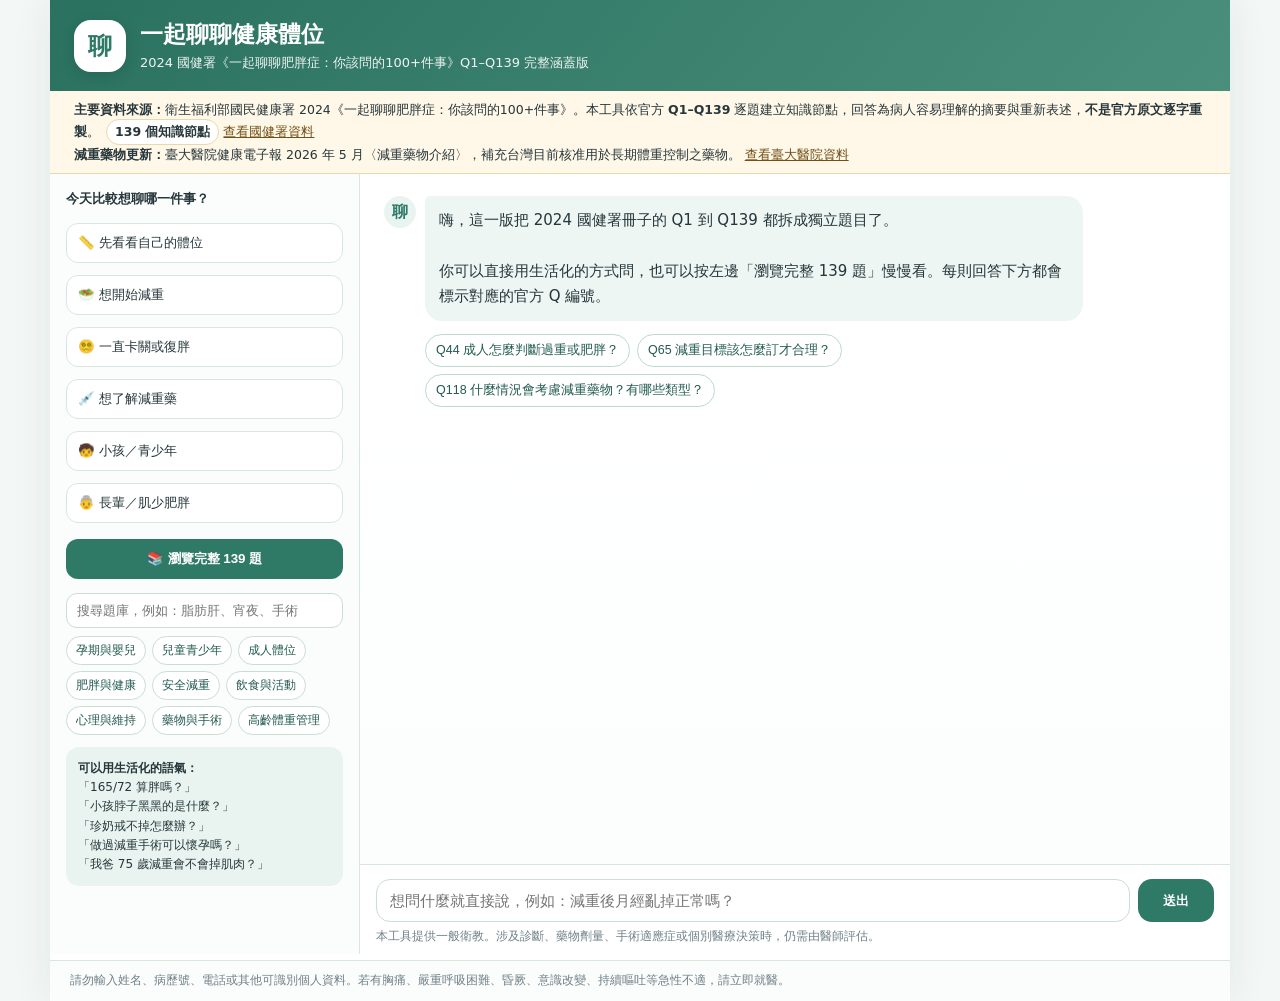
==== offline_single_file.html @ fb687bc4 "Add files via upload" ====
<!doctype html>
<html lang="zh-Hant">
<head>
<meta charset="utf-8">
<meta name="viewport" content="width=device-width,initial-scale=1">
<title>一起聊聊健康體位｜2024 國健署 139 問完整衛教 Chatbot</title>
<style>
:root{--ink:#26363a;--muted:#708087;--bg:#f3f7f6;--green:#2f7967;--deep:#225b4f;--pale:#e9f4f0;--line:#d8e6e1;--warm:#fff7e8;--warmline:#ead7ab;--blue:#eef5fb;--danger:#a24040;}
*{box-sizing:border-box}body{margin:0;background:var(--bg);font-family:"Noto Sans TC","Microsoft JhengHei",system-ui,-apple-system,sans-serif;color:var(--ink)}
.shell{max-width:1180px;margin:auto;min-height:100vh;background:#fff;box-shadow:0 0 38px rgba(30,80,65,.08)}
header{padding:19px 24px;background:linear-gradient(130deg,#2a7160,#4a8f7b);color:#fff;display:flex;align-items:center;gap:14px}
.logo{width:52px;height:52px;border-radius:17px;background:#fff;color:var(--green);display:grid;place-items:center;font-weight:900;font-size:24px;box-shadow:0 4px 14px rgba(0,0,0,.12)}
header h1{font-size:23px;margin:0 0 4px}header p{margin:0;font-size:13px;opacity:.92}
.sourcebar{padding:9px 24px;background:var(--warm);border-bottom:1px solid var(--warmline);font-size:12.5px;line-height:1.55}
.sourcebar a{color:#715117}.badge{display:inline-block;background:#fff;border:1px solid var(--warmline);border-radius:999px;padding:2px 8px;margin-left:6px;font-weight:800}
.layout{display:grid;grid-template-columns:310px 1fr;min-height:720px}
aside{background:#fbfdfc;border-right:1px solid var(--line);padding:16px;overflow:auto;max-height:780px}
.asideTitle{font-size:13px;font-weight:900;margin:0 0 9px}
.starter{width:100%;border:1px solid var(--line);background:#fff;border-radius:12px;padding:10px 11px;margin:6px 0;text-align:left;cursor:pointer;color:var(--ink);line-height:1.35}
.starter:hover{background:var(--pale)}
.browseBtn{width:100%;border:0;background:var(--green);color:#fff;border-radius:12px;padding:11px;margin:10px 0 14px;font-weight:900;cursor:pointer}
.searchbox{width:100%;border:1px solid #ccdcd6;border-radius:11px;padding:9px 10px;font-size:13px;margin-bottom:8px}
.catlist{display:flex;flex-wrap:wrap;gap:6px;margin-bottom:10px}.catbtn{border:1px solid #c9ddd6;background:#fff;color:var(--deep);border-radius:999px;padding:6px 9px;font-size:11.5px;cursor:pointer}
.catbtn.active{background:var(--pale);font-weight:900}
#questionList{display:none;margin-top:8px;border-top:1px solid var(--line);padding-top:8px}
.qitem{display:block;width:100%;border:0;background:transparent;text-align:left;padding:8px 7px;border-radius:9px;cursor:pointer;color:var(--ink);font-size:12.5px;line-height:1.4}
.qitem:hover{background:var(--pale)}.qid{font-weight:900;color:var(--green);margin-right:5px}
.asideNote{margin-top:12px;background:var(--pale);border-radius:13px;padding:12px;font-size:12px;line-height:1.6}
.chatcol{display:flex;flex-direction:column;min-width:0}#chat{height:690px;overflow:auto;padding:22px 24px 10px;background:linear-gradient(#fff,#fcfefd)}
.msg{display:flex;gap:9px;margin-bottom:13px;align-items:flex-start}.msg.me{justify-content:flex-end}.face{width:32px;height:32px;flex:0 0 32px;border-radius:50%;background:var(--pale);display:grid;place-items:center;color:var(--green);font-weight:900}
.bubble{max-width:80%;padding:12px 14px;border-radius:17px;font-size:15px;line-height:1.68;white-space:pre-wrap}.bot .bubble{background:#edf6f3;border-top-left-radius:5px}.me .bubble{background:var(--green);color:#fff;border-top-right-radius:5px}
.factCard{margin:0 0 10px 41px;max-width:80%;border:1px solid #cfe1db;background:#fff;border-radius:14px;padding:12px 14px}.factTitle{font-size:11.5px;color:var(--green);font-weight:900;margin-bottom:5px}.factBody{font-size:14px;line-height:1.63}
.sourceQ{font-size:10.5px;color:#89969b;margin-top:8px;display:flex;gap:6px;align-items:center;flex-wrap:wrap}.sourceQ a{color:#667e86}
.actionCard{margin:0 0 12px 41px;max-width:80%;background:#f8faf9;border-left:4px solid #9bc6b9;border-radius:9px;padding:10px 12px}.actionTitle{font-size:11px;color:var(--muted);margin-bottom:3px}.actionBody{font-size:13.5px;line-height:1.58}
.pills{display:flex;flex-wrap:wrap;gap:7px;margin:0 0 16px 41px;max-width:84%}.pill{border:1px solid #bdd8cf;background:#fff;color:var(--deep);border-radius:999px;padding:7px 10px;font-size:12.5px;cursor:pointer}.pill:hover{background:var(--pale)}

.drugPanel{margin:0 0 14px 41px;max-width:84%;border:1px solid #cfe1db;border-radius:16px;background:#fff;padding:14px}
.drugPanelTitle{font-size:14px;font-weight:900;color:var(--deep);margin-bottom:4px}
.drugPanelSub{font-size:11.5px;color:var(--muted);line-height:1.55;margin-bottom:10px}
.drugGrid{display:grid;grid-template-columns:1fr 1fr;gap:8px}
.drugCard{border:1px solid var(--line);background:#fbfdfc;border-radius:12px;padding:10px;cursor:pointer;text-align:left;color:var(--ink)}
.drugCard:hover{background:var(--pale);border-color:#b8d7cc}
.drugName{font-weight:900;font-size:13.5px;margin-bottom:3px}
.drugMeta{font-size:11.5px;color:var(--muted);line-height:1.45}
.drugDetail{margin:0 0 14px 41px;max-width:84%;border:1px solid #cfe1db;border-radius:16px;background:#fff;padding:14px}
.drugDetail h3{font-size:16px;margin:0 0 8px;color:var(--deep)}
.drugDetail p{font-size:13.5px;line-height:1.65;margin:6px 0}
.drugLabel{font-weight:900;color:var(--deep)}
.drugWarn{margin-top:10px;padding:9px 10px;border-radius:10px;background:#fff7e8;border:1px solid #ead7ab;font-size:12.5px;line-height:1.55}

.composer{border-top:1px solid var(--line);padding:14px 16px 16px;background:#fff}.row{display:flex;gap:8px}#q{flex:1;border:1px solid #ccdcd6;border-radius:14px;padding:12px 13px;font-size:15px;outline:none}#q:focus{border-color:#7daa9d;box-shadow:0 0 0 3px rgba(47,121,103,.08)}#send{width:76px;border:0;border-radius:14px;background:var(--green);color:#fff;font-weight:900;cursor:pointer}.hint{font-size:11.5px;color:var(--muted);margin-top:7px}
footer{padding:11px 20px;border-top:1px solid var(--line);font-size:11.5px;color:var(--muted);line-height:1.55;background:#fbfcfc}
@media(max-width:820px){.layout{display:block}aside{max-height:none;border-right:0;border-bottom:1px solid var(--line)}#chat{height:590px;padding:18px 14px 8px}.bubble{max-width:90%}.factCard,.actionCard,.pills,.drugPanel,.drugDetail{margin-left:0;max-width:100%}.drugGrid{grid-template-columns:1fr}}
</style>
</head>
<body>
<div class="shell">
<header><div class="logo">聊</div><div><h1>一起聊聊健康體位</h1><p>2024 國健署《一起聊聊肥胖症：你該問的100+件事》Q1–Q139 完整涵蓋版</p></div></header>
<div class="sourcebar"><b>主要資料來源：</b>衛生福利部國民健康署 2024《一起聊聊肥胖症：你該問的100+件事》。本工具依官方 <b>Q1–Q139</b> 逐題建立知識節點，回答為病人容易理解的摘要與重新表述，<b>不是官方原文逐字重製</b>。<span class="badge">139 個知識節點</span> <a href="https://health99.hpa.gov.tw/health99/HealthEducation/Detail/8681?nodeId=12" target="_blank" rel="noopener">查看國健署資料</a><br><b>減重藥物更新：</b>臺大醫院健康電子報 2026 年 5 月〈減重藥物介紹〉，補充台灣目前核准用於長期體重控制之藥物。 <a href="https://epaper.ntuh.gov.tw/health/202605/project_3.html" target="_blank" rel="noopener">查看臺大醫院資料</a></div>
<div class="layout">
<aside>
<div class="asideTitle">今天比較想聊哪一件事？</div>
<button class="starter" data-text="我最近變胖了，想先看自己算不算肥胖">📏 先看看自己的體位</button>
<button class="starter" data-text="我想減重，但不知道要從飲食還是運動開始">🥗 想開始減重</button>
<button class="starter" data-text="我已經很努力，可是體重一直卡住">😵‍💫 一直卡關或復胖</button>
<button class="starter" data-text="我想知道減重藥物或瘦瘦針適不適合">💉 想了解減重藥</button>
<button class="starter" data-text="我想問小孩或青少年的體重問題">🧒 小孩／青少年</button>
<button class="starter" data-text="我想問長輩的體重和肌少肥胖">👵 長輩／肌少肥胖</button>
<button id="browseBtn" class="browseBtn">📚 瀏覽完整 139 題</button>
<input id="sideSearch" class="searchbox" placeholder="搜尋題庫，例如：脂肪肝、宵夜、手術">
<div id="catlist" class="catlist"></div>
<div id="questionList"></div>
<div class="asideNote"><b>可以用生活化的語氣：</b><br>「165/72 算胖嗎？」<br>「小孩脖子黑黑的是什麼？」<br>「珍奶戒不掉怎麼辦？」<br>「做過減重手術可以懷孕嗎？」<br>「我爸 75 歲減重會不會掉肌肉？」</div>
</aside>
<section class="chatcol"><div id="chat"></div><div class="composer"><div class="row"><input id="q" autocomplete="off" placeholder="想問什麼就直接說，例如：減重後月經亂掉正常嗎？"><button id="send">送出</button></div><div class="hint">本工具提供一般衛教。涉及診斷、藥物劑量、手術適應症或個別醫療決策時，仍需由醫師評估。</div></div></section>
</div>
<footer>請勿輸入姓名、病歷號、電話或其他可識別個人資料。若有胸痛、嚴重呼吸困難、昏厥、意識改變、持續嘔吐等急性不適，請立即就醫。</footer>
</div>
<script>
const KB=[{"id":"Q1","cat":"孕期與嬰兒","title":"多囊性卵巢和肥胖有關嗎？","keys":["多囊","pcos","月經不規則","排卵","肥胖"],"soft":"這題很多準媽媽都會問，先不用被體重數字嚇到。","core":"多囊性卵巢症候群常和胰島素阻抗、體重過重一起出現，但每個人的原因與表現不同。","action":"若有月經不規則、痘痘、多毛、不易懷孕或體重增加，建議由婦產科或相關專科一起評估；體重管理可作為整體治療的一部分。"},{"id":"Q2","cat":"孕期與嬰兒","title":"媽媽懷孕時肥胖，孩子以後也比較容易胖嗎？","keys":["孕婦肥胖","小孩肥胖","遺傳","下一代","懷孕體重"],"soft":"這不是單靠『吃多吃少』就能解釋，我們分開看。","core":"孩子未來的體位同時受到遺傳、孕期環境、出生後飲食與家庭生活型態影響。孕前及孕期維持合適體位，是降低母嬰風險的一環。","action":"不用把責任全放在媽媽身上；更實際的是從孕期體重、飲食、活動和全家的生活習慣一起調整。"},{"id":"Q3","cat":"孕期與嬰兒","title":"懷孕到底應該胖多少才合適？","keys":["孕期增重","懷孕胖多少","孕婦體重","孕前bmi"],"soft":"孕期的體重管理和一般減重不太一樣。","core":"孕期增重目標要依懷孕前 BMI、單胎或多胎及個人健康狀況而定，不是每個人都一樣。","action":"產檢時可直接詢問自己的孕前 BMI 對應哪個增重範圍，並用整個孕期的趨勢追蹤，不必只看單次體重。"},{"id":"Q4","cat":"孕期與嬰兒","title":"懷孕是不是要『吃兩人份』？","keys":["吃兩人份","孕婦飲食","孕期營養","懷孕怎麼吃"],"soft":"這題很多準媽媽都會問，先不用被體重數字嚇到。","core":"孕期確實需要更多營養，但不代表熱量要直接加倍。重點是蛋白質、全穀雜糧、蔬果、鈣、鐵、葉酸等營養品質。","action":"與其增加大量份量，不如把每一餐的食物品質先顧好；若有孕吐、貧血或體重增加異常，可請營養師協助。"},{"id":"Q5","cat":"孕期與嬰兒","title":"妊娠糖尿病和體重有關嗎？","keys":["妊娠糖尿病","孕婦血糖","gdm","懷孕糖尿病"],"soft":"這不是單靠『吃多吃少』就能解釋，我們分開看。","core":"孕前過重或肥胖是妊娠糖尿病的重要風險因子之一；妊娠糖尿病也會增加母親與胎兒相關風險。","action":"按時做孕期血糖篩檢，若確診，依產科與營養團隊建議調整飲食、活動及需要的治療。"},{"id":"Q6","cat":"孕期與嬰兒","title":"喝配方奶的寶寶，以後比較容易肥胖嗎？","keys":["配方奶","嬰兒肥胖","母乳","奶量","寶寶體重"],"soft":"孕期的體重管理和一般減重不太一樣。","core":"嬰幼兒未來體位受很多因素影響，不能只用『有沒有喝配方奶』判斷。餵奶方式、總量、是否依飢餓與飽足訊號餵食，都很重要。","action":"若使用配方奶，依產品與醫療專業建議沖泡，不自行加濃，也避免要求寶寶一定把奶喝完。"},{"id":"Q7","cat":"兒童青少年","title":"孩子多久需要評估一次體位？","keys":["兒童bmi","生長曲線","多久量一次","健康體位","小孩體重"],"soft":"孩子還在長大，這題不能直接套成人標準。","core":"兒童與青少年要用年齡、性別對應的生長與 BMI 標準追蹤，重點是長期曲線，不是只看某一次數字。","action":"可在兒童健康檢查、學校健康檢查或例行就醫時持續追蹤；若曲線快速跨越多個百分位，建議進一步評估。"},{"id":"Q8","cat":"兒童青少年","title":"孩子肥胖，就一定要抽血檢查嗎？","keys":["小孩抽血","兒童肥胖檢查","血糖","血脂","肝功能"],"soft":"這個問題很常見，先別急著用『胖不胖』評價孩子。","core":"不一定每個孩子都要做一樣的檢查。是否驗血會看肥胖程度、年齡、家族史、血壓、皮膚表現及其他風險。","action":"由兒科或熟悉兒童體重管理的醫師評估是否需要血糖、血脂、肝功能等檢查。"},{"id":"Q9","cat":"兒童青少年","title":"小時候過重，未來有哪些健康風險？","keys":["兒童過重風險","小孩肥胖疾病","未來風險"],"soft":"兒少體重管理的重點，通常不是叫孩子硬撐著少吃。","core":"兒童肥胖和第二型糖尿病、高血壓、血脂異常、脂肪肝、睡眠問題、骨關節負擔及心理困擾等都有關。","action":"不要只把目標放在『變瘦』；改善飲食、活動、睡眠和家庭環境，本身就是重要治療。"},{"id":"Q10","cat":"兒童青少年","title":"環境真的會讓孩子更容易胖嗎？","keys":["環境","家庭飲食","零食","久坐","兒童肥胖原因"],"soft":"孩子還在長大，這題不能直接套成人標準。","core":"會。家裡買什麼食物、飲料取得是否方便、吃飯時間、螢幕使用、睡眠與活動空間，都會影響孩子體位。","action":"比起只要求孩子有自制力，更有效的是全家一起改變『家裡預設的選擇』。"},{"id":"Q11","cat":"兒童青少年","title":"預防兒童肥胖，有沒有特別重要的時期？","keys":["預防兒童肥胖","幼兒","青春期","關鍵期"],"soft":"這個問題很常見，先別急著用『胖不胖』評價孩子。","core":"健康體位最好從孕期、嬰幼兒期一路建立到青春期；成長過程中體位會自然變化，因此持續追蹤比等到明顯肥胖再處理更重要。","action":"從小建立規律飲食、足夠睡眠、日常活動與少含糖飲料的習慣，通常比短期減重計畫更有價值。"},{"id":"Q12","cat":"兒童青少年","title":"小孩胖嘟嘟，長高後自然就會瘦嗎？","keys":["嬰兒肥","胖小孩","長高會瘦","抽高"],"soft":"兒少體重管理的重點，通常不是叫孩子硬撐著少吃。","core":"有些孩子隨成長體位會改變，但不能假設『以後抽高就好』。體位若長期偏高，成年後持續肥胖的機率也會增加。","action":"用生長曲線追蹤，不要只靠外觀看起來胖不胖；若持續超標，可及早做家庭型生活調整。"},{"id":"Q13","cat":"兒童青少年","title":"兒童肥胖會一路延續到成人嗎？","keys":["兒童肥胖成人","長大還會胖","持續肥胖"],"soft":"孩子還在長大，這題不能直接套成人標準。","core":"兒童及青少年肥胖確實比較容易延續到成年，尤其肥胖程度越高、年齡越大時風險越明顯。","action":"越早把飲食、活動、睡眠與家庭支持做好，越有機會降低長期風險。"},{"id":"Q14","cat":"兒童青少年","title":"孩子變胖，會不會其實是內分泌疾病？","keys":["內分泌","甲狀腺","兒童變胖","荷爾蒙"],"soft":"這個問題很常見，先別急著用『胖不胖』評價孩子。","core":"大多數兒童肥胖不是由內分泌疾病造成；如果同時出現生長速度變慢、身高明顯落後或其他特殊症狀，才更需要進一步檢查。","action":"若孩子體重增加但身高成長停滯，或合併怕冷、明顯倦怠等情況，建議就醫評估。"},{"id":"Q15","cat":"兒童青少年","title":"孩子脖子黑黑的，是沒洗乾淨嗎？","keys":["脖子黑","黑色棘皮症","胰島素阻抗","頸部黑"],"soft":"兒少體重管理的重點，通常不是叫孩子硬撐著少吃。","core":"肥胖孩子頸部、腋下若出現較厚、較深色的皮膚，可能是黑色棘皮症，常和胰島素阻抗相關，不一定是清潔問題。","action":"不要用力刷洗或責備孩子，建議帶給醫師評估體位與代謝風險。"},{"id":"Q16","cat":"兒童青少年","title":"小孩也會有高血脂或代謝症候群嗎？","keys":["兒童高血脂","代謝症候群","血脂","血壓"],"soft":"孩子還在長大，這題不能直接套成人標準。","core":"會。兒童肥胖可能伴隨血脂、血壓、血糖等代謝異常，只是判讀標準和成人不同。","action":"若有肥胖、家族早發心血管疾病或其他風險，依醫師建議做適當檢查。"},{"id":"Q17","cat":"兒童青少年","title":"孩子肥胖也會有脂肪肝嗎？","keys":["兒童脂肪肝","肝功能","肥胖小孩"],"soft":"這個問題很常見，先別急著用『胖不胖』評價孩子。","core":"會。兒童肥胖和脂肪肝風險增加有關，而且早期常沒有明顯症狀。","action":"持續肥胖或合併代謝風險時，可由醫師評估是否需要肝功能或其他檢查。"},{"id":"Q18","cat":"兒童青少年","title":"孩子胖、又很會打呼，要注意什麼？","keys":["打呼","睡眠呼吸中止","兒童肥胖","睡覺喘"],"soft":"兒少體重管理的重點，通常不是叫孩子硬撐著少吃。","core":"肥胖會增加睡眠呼吸中止風險。若孩子打呼很大聲、睡眠中呼吸停頓、白天嗜睡或注意力變差，都值得評估。","action":"可錄下睡眠時異常呼吸的情況，帶給兒科或睡眠專業醫師參考。"},{"id":"Q19","cat":"兒童青少年","title":"孩子因為身材被笑，真的會影響心理嗎？","keys":["被笑胖","霸凌","體重污名","自尊","憂鬱"],"soft":"孩子還在長大，這題不能直接套成人標準。","core":"會。體重嘲笑與污名可能影響自尊、情緒、飲食行為，甚至讓孩子更排斥運動或就醫。","action":"處理健康問題時不要用羞辱或責備方式；若有持續低落、拒學、暴食或自傷念頭，應尋求專業協助。"},{"id":"Q20","cat":"兒童青少年","title":"戒掉含糖飲料，對孩子體重真的有差嗎？","keys":["含糖飲料","兒童減重","手搖","汽水","果汁"],"soft":"這個問題很常見，先別急著用『胖不胖』評價孩子。","core":"含糖飲料很容易增加額外糖與熱量，又不像固體食物那麼有飽足感，因此是兒童體重管理很值得先調整的一項。","action":"先把日常飲品改成白開水、無糖奶類或無糖飲品，比要求孩子少吃所有東西更容易開始。"},{"id":"Q21","cat":"兒童青少年","title":"孩子睡不夠，真的比較容易胖嗎？","keys":["兒童睡眠","睡不夠","熬夜","青少年肥胖"],"soft":"兒少體重管理的重點，通常不是叫孩子硬撐著少吃。","core":"睡眠不足會影響食慾、作息、飲食選擇與活動量，和兒童青少年肥胖風險增加有關。","action":"固定睡眠與起床時間、睡前減少螢幕刺激，都是體重管理的一部分。"},{"id":"Q22","cat":"兒童青少年","title":"手機、平板看太久會影響體重嗎？","keys":["手機","平板","螢幕時間","久坐","兒童肥胖"],"soft":"孩子還在長大，這題不能直接套成人標準。","core":"長時間螢幕使用通常代表更多久坐，也可能伴隨零食、晚睡與較少活動，這些都會影響體位。","action":"與其只喊『少看手機』，可以先訂出吃飯、睡前與固定活動時段的無螢幕規則。"},{"id":"Q23","cat":"兒童青少年","title":"孩子不運動，就一定減不了重嗎？","keys":["兒童不運動","減重","小孩運動"],"soft":"這個問題很常見，先別急著用『胖不胖』評價孩子。","core":"體重變化同時受飲食與活動影響；不運動並不代表完全不可能改善體位，但規律活動對心肺、骨骼、情緒與長期維持都很重要。","action":"先增加孩子願意做的活動，不必一開始就要求正式運動課表。"},{"id":"Q24","cat":"兒童青少年","title":"規律運動對孩子除了減重還有什麼好處？","keys":["兒童運動好處","體能","骨骼","情緒"],"soft":"兒少體重管理的重點，通常不是叫孩子硬撐著少吃。","core":"身體活動不只是消耗熱量，也有助心肺適能、骨骼肌肉發展、睡眠、情緒與專注力。","action":"把目標放在『每天多動、找到喜歡的活動』，比只看體重下降更適合孩子。"},{"id":"Q25","cat":"兒童青少年","title":"孩子開始運動前要注意什麼？","keys":["兒童運動安全","運動前","氣喘","心臟"],"soft":"孩子還在長大，這題不能直接套成人標準。","core":"大多數孩子可以從適合年齡與體能的活動開始，但若有心肺疾病、運動時胸痛昏厥、嚴重肥胖或關節問題，應先評估安全性。","action":"循序增加強度，準備合適鞋具、補充水分，並避開極端高溫環境。"},{"id":"Q26","cat":"兒童青少年","title":"孩子運動時要怎麼補水？","keys":["運動喝水","兒童補水","運動飲料"],"soft":"這個問題很常見，先別急著用『胖不胖』評價孩子。","core":"運動前、中、後都要注意水分，不必等非常口渴才喝；時間、強度、氣溫與流汗量都會影響需求。","action":"多數日常活動以白開水為主；長時間高強度活動是否需要含電解質飲品，可依實際情況評估。"},{"id":"Q27","cat":"兒童青少年","title":"只有學校體育課，活動量夠嗎？","keys":["體育課","兒童活動量","學校運動"],"soft":"兒少體重管理的重點，通常不是叫孩子硬撐著少吃。","core":"體育課很重要，但一週只有幾堂課通常不足以涵蓋整體活動需求。孩子還需要在日常生活中減少久坐、增加走路、遊戲與其他活動。","action":"放學後安排可持續的活動，比週末一次補很多更容易形成習慣。"},{"id":"Q28","cat":"兒童青少年","title":"孩子的飲食習慣，什麼時候開始養最好？","keys":["飲食習慣","挑食","幼兒飲食","兒童飲食"],"soft":"孩子還在長大，這題不能直接套成人標準。","core":"越早建立規律、均衡、多樣化的飲食習慣越好；家庭供應與家長示範往往比說教更有影響力。","action":"固定用餐環境與時間，讓健康食物在家中容易取得，是很實際的起點。"},{"id":"Q29","cat":"兒童青少年","title":"學齡孩子平常飲食怎麼抓原則？","keys":["學童飲食","學校飲食","兒童營養"],"soft":"這個問題很常見，先別急著用『胖不胖』評價孩子。","core":"學齡兒童仍在成長，不適合用成人節食法。重點是全穀雜糧、蔬果、豆魚蛋肉、乳品與足夠水分，並減少高糖高油加工食品。","action":"先看『種類與品質』，不要只盯熱量。"},{"id":"Q30","cat":"兒童青少年","title":"7～12 歲孩子想控制體重，怎麼吃比較好？","keys":["7歲","12歲","兒童減重飲食","學童體重"],"soft":"兒少體重管理的重點，通常不是叫孩子硬撐著少吃。","core":"這個年齡重點是支持正常生長，同時改善飲食品質與份量，不建議自行採用極低熱量飲食。","action":"由家庭一起調整主食、蔬菜、蛋白質、點心與含糖飲料，比只限制孩子更安全。"},{"id":"Q31","cat":"兒童青少年","title":"學校午餐怎麼吃比較健康？","keys":["學校午餐","營養午餐","兒童便當"],"soft":"孩子還在長大，這題不能直接套成人標準。","core":"學校午餐可以用均衡餐盤概念來看：有主食、蔬菜、蛋白質，並注意炸物、甜飲與高糖點心不要過多。","action":"鼓勵吃足蔬菜與蛋白質，不必把某一類食物完全禁掉。"},{"id":"Q32","cat":"兒童青少年","title":"孩子控制體重，一天到底該吃多少？","keys":["兒童熱量","一天吃多少","孩子減重份量"],"soft":"這個問題很常見，先別急著用『胖不胖』評價孩子。","core":"兒童所需熱量會隨年齡、性別、身高、成長速度與活動量而變化，不能直接套成人熱量表。","action":"若需要精確熱量與份量，建議由兒科或營養師依生長曲線個別估算。"},{"id":"Q33","cat":"兒童青少年","title":"孩子不吃早餐，會比較容易瘦嗎？","keys":["兒童早餐","不吃早餐","跳過早餐"],"soft":"兒少體重管理的重點，通常不是叫孩子硬撐著少吃。","core":"不建議把不吃早餐當成兒童減重方法。可能造成飢餓、注意力下降，之後更容易吃過量。","action":"早餐先求規律與品質，例如全穀主食、蛋白質與無糖飲品，不必追求複雜。"},{"id":"Q34","cat":"兒童青少年","title":"少吃一餐，孩子會瘦比較快嗎？","keys":["少吃一餐","跳餐","兒童節食"],"soft":"孩子還在長大，這題不能直接套成人標準。","core":"兒童正在生長，刻意跳餐不是理想的體重管理策略，反而可能打亂飢餓與飽足感。","action":"規律三餐、調整份量與食物選擇，通常比少吃一餐更安全。"},{"id":"Q35","cat":"兒童青少年","title":"孩子十分鐘就吃完一餐，會影響體重嗎？","keys":["吃太快","十分鐘吃完","進食速度","兒童"],"soft":"這個問題很常見，先別急著用『胖不胖』評價孩子。","core":"吃得很快時，大腦可能還來不及接收到飽足訊號，就已經吃進較多份量。","action":"讓用餐時間稍微放慢、專心吃飯、少邊看螢幕邊吃，有助察覺飽足。"},{"id":"Q36","cat":"兒童青少年","title":"孩子不愛吃水果，可以喝果汁代替嗎？","keys":["果汁","水果","兒童飲食"],"soft":"兒少體重管理的重點，通常不是叫孩子硬撐著少吃。","core":"果汁不能完全取代完整水果。完整水果保留纖維，也比較有咀嚼與飽足感。","action":"平常優先吃整顆水果；果汁即使標示 100%，也要注意份量。"},{"id":"Q37","cat":"兒童青少年","title":"孩子要喝哪種奶比較好？","keys":["牛奶","乳品","全脂","低脂","兒童"],"soft":"孩子還在長大，這題不能直接套成人標準。","core":"奶類可提供蛋白質與鈣，但選擇要考慮年齡、整體飲食與是否加糖。","action":"優先選原味、少添加糖的乳品；是否需要低脂或全脂，可依年齡與整體飲食由專業人員建議。"},{"id":"Q38","cat":"兒童青少年","title":"下午點心怎麼吃，才不會一路胖上去？","keys":["下午點心","兒童點心","零食"],"soft":"這個問題很常見，先別急著用『胖不胖』評價孩子。","core":"點心不是一定要取消，重點是份量與內容。甜飲、炸物、餅乾很容易讓熱量快速增加。","action":"可選水果、原味乳品、無糖豆漿或適量堅果等較有營養的選擇。"},{"id":"Q39","cat":"兒童青少年","title":"天氣熱，讓孩子喝含糖飲料補水可以嗎？","keys":["含糖飲料","天氣熱","兒童補水","運動飲料"],"soft":"兒少體重管理的重點，通常不是叫孩子硬撐著少吃。","core":"一般日常補水以白開水最合適。含糖飲料會增加糖與熱量，不能因為天氣熱就當成主要飲水來源。","action":"先準備孩子願意帶著喝的水壺；大量流汗或長時間運動時，再依實際需要評估電解質補充。"},{"id":"Q40","cat":"兒童青少年","title":"孩子超愛甜點，完全禁止比較好嗎？","keys":["甜點","糖果","兒童零食","禁甜食"],"soft":"孩子還在長大，這題不能直接套成人標準。","core":"完全禁止有時反而讓食物變得更有吸引力。重點是頻率、份量與用餐結構。","action":"可以把甜點放在有規則的情境，例如固定小份量，而不是隨時可拿。"},{"id":"Q41","cat":"兒童青少年","title":"孩子減重期間可以吃速食嗎？","keys":["速食","炸雞","漢堡","兒童減重"],"soft":"這個問題很常見，先別急著用『胖不胖』評價孩子。","core":"偶爾吃一次不會把所有努力歸零，但速食常有份量大、油鹽高、含糖飲料多的問題。","action":"可選較小份量、少炸物、多蔬菜，飲料改無糖；頻率比『一次都不能吃』更重要。"},{"id":"Q42","cat":"兒童青少年","title":"兒童或青少年可以用減重藥嗎？","keys":["兒童減重藥","青少年瘦瘦針","肥胖藥物","小孩打針"],"soft":"兒少體重管理的重點，通常不是叫孩子硬撐著少吃。","core":"兒少藥物治療有年齡、適應症與安全性限制，不是成人用藥直接縮小劑量，也不能自行購買使用。","action":"若生活調整後仍有嚴重肥胖或相關疾病，應由兒童肥胖專業團隊評估是否有藥物治療選項。"},{"id":"Q43","cat":"兒童青少年","title":"孩子減得越快越好嗎？","keys":["兒童快速減重","瘦太快","青少年減肥"],"soft":"孩子還在長大，這題不能直接套成人標準。","core":"不是。兒少還在生長發育，過度快速減重可能影響營養、身高、月經、骨骼與心理健康。","action":"目標常會依年齡與肥胖程度設定為減慢體重增加、維持體重或漸進改善，而不是一味追求快速下降。"},{"id":"Q44","cat":"成人體位","title":"成人怎麼判斷過重或肥胖？","keys":["成人bmi","bmi標準","過重","肥胖"],"soft":"這題不能只看體重機上的一個數字。","core":"成人可用 BMI 作為基本篩檢，再搭配腰圍與相關疾病。台灣成人 BMI 24–26.9 為過重，27 以上為肥胖。","action":"如果你給我身高與體重，我可以先算 BMI；再加上腰圍會更完整。"},{"id":"Q45","cat":"成人體位","title":"體重一樣，為什麼腰圍差很多？","keys":["同體重腰圍","腰圍","腹部脂肪","體脂分布"],"soft":"同一個體重，身體組成和風險其實可以差很多。","core":"同樣體重的人，脂肪分布、肌肉量與骨架都可能不同。腰圍特別反映腹部脂肪，因此不能只看公斤數。","action":"成人男性腰圍達 90 公分、女性達 80 公分以上時，要多留意代謝風險。"},{"id":"Q46","cat":"成人體位","title":"體脂率怎麼看？怎樣才算真的減到脂肪？","keys":["體脂率","體脂機","inbody","減脂"],"soft":"先別急著給自己貼標籤，我們看幾個比較有用的指標。","core":"體脂率可用不同儀器估算，但會受水分、時間與量測方法影響。比單次數值更重要的是同一方法下的長期趨勢。","action":"追蹤體重、腰圍、體脂與肌力，不要只追一個數字。"},{"id":"Q47","cat":"成人體位","title":"我這是變胖，還是其實是水腫？","keys":["水腫","腫","體重突然增加","凹陷性水腫"],"soft":"這題不能只看體重機上的一個數字。","core":"脂肪增加通常是逐漸發生；若短時間體重快速上升、腳踝腫、按壓皮膚會凹、呼吸變喘，要考慮水分滯留或疾病。","action":"突然增加數公斤或合併呼吸困難、胸悶等症狀時，不要只當成變胖，應就醫。"},{"id":"Q48","cat":"成人體位","title":"一天什麼時間量體重最準？","keys":["量體重時間","早上量","體重機"],"soft":"同一個體重，身體組成和風險其實可以差很多。","core":"體重會隨飲水、進食、排便與生理期波動，所以沒有一個單次數字代表全部。","action":"固定在相近條件下量，例如早晨起床排尿後、穿著相近，較適合看趨勢。"},{"id":"Q49","cat":"成人體位","title":"全家都胖，是不是基因決定、沒救了？","keys":["遺傳肥胖","全家都胖","基因","體質"],"soft":"先別急著給自己貼標籤，我們看幾個比較有用的指標。","core":"遺傳確實會影響食慾、能量消耗與脂肪分布，但家庭飲食、活動與睡眠環境同樣重要。","action":"與其把它當成命中注定，不如找出全家最容易一起改的一件事，例如含糖飲料或晚餐後活動。"},{"id":"Q50","cat":"成人體位","title":"血糖血脂都正常，肥胖就不用管嗎？","keys":["健康肥胖","代謝健康肥胖","血糖正常","血脂正常"],"soft":"這題不能只看體重機上的一個數字。","core":"目前沒有明顯代謝異常，不代表未來風險等同健康體位。肥胖仍可能增加心血管、睡眠、關節與其他疾病風險。","action":"除了抽血，也看腰圍、血壓、睡眠、脂肪肝與功能狀態，並持續追蹤。"},{"id":"Q51","cat":"肥胖與健康","title":"減重真的可以改善糖尿病嗎？","keys":["糖尿病減重","血糖","糖化血色素","第二型糖尿病"],"soft":"有些風險早期沒有感覺，但還是可以提早處理。","core":"對過重或肥胖的第二型糖尿病患者，體重下降通常有助改善血糖控制，也可能降低部分用藥需求。","action":"糖尿病患者調整飲食或體重時要注意低血糖風險，藥物需由醫師配合調整。"},{"id":"Q52","cat":"肥胖與健康","title":"有糖尿病，要怎麼安全減重？","keys":["糖尿病怎麼減","低血糖","胰島素","減重"],"soft":"這也是為什麼體重管理不只是外觀問題。","core":"糖尿病體重管理要兼顧血糖、藥物、腎功能與飲食，不適合自行極端節食。","action":"若使用胰島素或會造成低血糖的藥物，開始減重計畫前先和醫療團隊討論。"},{"id":"Q53","cat":"肥胖與健康","title":"肥胖會增加心血管疾病風險嗎？","keys":["心血管","心臟病","中風","肥胖風險"],"soft":"這題比較值得看『健康影響』，不只是公斤數。","core":"肥胖常和高血壓、血脂異常、糖尿病與睡眠呼吸中止一起出現，這些都會增加心血管風險。","action":"體重管理要和血壓、血脂、血糖及戒菸等風險控制一起做。"},{"id":"Q54","cat":"肥胖與健康","title":"體重控制對心臟有什麼實際好處？","keys":["減重心臟","血壓","血脂","心血管好處"],"soft":"有些風險早期沒有感覺，但還是可以提早處理。","core":"適度減重可能幫助改善血壓、血脂、血糖與心臟負荷，進而改善整體心血管風險。","action":"不必等到瘦到理想體重才算有益；持續改善健康指標同樣重要。"},{"id":"Q55","cat":"肥胖與健康","title":"我過重但完全沒不舒服，也需要減嗎？","keys":["沒症狀","過重","健康檢查正常","要不要減重"],"soft":"這也是為什麼體重管理不只是外觀問題。","core":"許多肥胖相關疾病早期沒有症狀。是否需要介入要看 BMI、腰圍、血壓、血糖血脂、脂肪肝與個人風險。","action":"先做健康風險評估，再決定體重目標，比單純追求外觀更合理。"},{"id":"Q56","cat":"肥胖與健康","title":"膝蓋退化，減重真的會比較好嗎？","keys":["膝蓋","退化性關節炎","關節痛","減重"],"soft":"這題比較值得看『健康影響』，不只是公斤數。","core":"體重越高，膝髖等負重關節承受的機械負擔越大；適度減重常有助減少疼痛與改善活動。","action":"若關節痛限制運動，可先選低衝擊活動並搭配復健或醫療評估。"},{"id":"Q57","cat":"肥胖與健康","title":"減重對不孕有幫助嗎？","keys":["不孕","排卵","生育","減重"],"soft":"有些風險早期沒有感覺，但還是可以提早處理。","core":"肥胖可能影響排卵、荷爾蒙與生育治療成效；部分人適度減重後生殖與代謝狀態會改善。","action":"若正在備孕，不建議極端減重，最好與婦產科和營養專業人員一起規劃。"},{"id":"Q58","cat":"肥胖與健康","title":"心情不好、憂鬱，減重會改善嗎？","keys":["憂鬱","情緒","減重心情","心理"],"soft":"這也是為什麼體重管理不只是外觀問題。","core":"健康行為與規律活動可能幫助情緒，但減重不是憂鬱症治療的替代品。體重污名本身也可能傷害心理健康。","action":"若低落持續、明顯影響生活或有自傷想法，應優先尋求心理或精神醫療協助。"},{"id":"Q59","cat":"肥胖與健康","title":"肥胖和癌症有關嗎？減重能預防癌症嗎？","keys":["癌症","肥胖癌症","減重防癌"],"soft":"這題比較值得看『健康影響』，不只是公斤數。","core":"肥胖和多種癌症風險增加有關。維持健康體位、規律活動、健康飲食與避免菸酒等，都是癌症預防的一部分。","action":"不要把減重當成單一防癌方法；應和篩檢、戒菸與整體生活型態一起做。"},{"id":"Q60","cat":"肥胖與健康","title":"戒菸後變胖，還要繼續戒嗎？","keys":["戒菸變胖","抽菸","戒菸體重"],"soft":"有些風險早期沒有感覺，但還是可以提早處理。","core":"有些人戒菸後會增加食慾或體重，但戒菸的健康好處遠大於因此增加的體重風險。","action":"先把戒菸守住，再用飲食與活動管理體重；不要為了怕胖回去抽菸。"},{"id":"Q61","cat":"肥胖與健康","title":"更年期後很容易胖，怎麼辦？","keys":["更年期","停經","腹部肥胖","中年變胖"],"soft":"這也是為什麼體重管理不只是外觀問題。","core":"更年期前後會受到荷爾蒙、肌肉量下降、活動與睡眠變化影響，脂肪也較容易集中到腹部。","action":"把阻力運動、蛋白質、睡眠與腰圍追蹤放進計畫，比只少吃更重要。"},{"id":"Q62","cat":"肥胖與健康","title":"體重突然增加，一定是吃太多嗎？","keys":["突然變胖","體重快速增加","短時間變胖","短期體重增加","水腫","甲狀腺","突然體重增加"],"soft":"這題比較值得看『健康影響』，不只是公斤數。","core":"不一定。短時間明顯增加也可能和水腫、藥物、內分泌疾病或其他健康問題有關。","action":"若變化快速、沒有明顯飲食原因，或伴隨水腫、怕冷、喘等症狀，建議就醫。"},{"id":"Q63","cat":"肥胖與健康","title":"哪些藥可能讓體重增加？","keys":["藥物變胖","吃藥變胖","服藥變胖","藥物造成體重增加","哪些藥會胖","吃藥體重增加","類固醇","抗精神病藥","糖尿病藥","抗憂鬱"],"soft":"有些風險早期沒有感覺，但還是可以提早處理。","core":"部分類固醇、精神科藥物、糖尿病藥物及其他藥物可能影響食慾或體重，但效應因人而異。","action":"不要自行停藥；可把完整用藥清單帶給醫師，討論是否有替代方案或體重管理策略。"},{"id":"Q64","cat":"肥胖與健康","title":"哪些疾病特別值得積極做體重管理？","keys":["肥胖共病","三高","脂肪肝","睡眠呼吸中止","關節"],"soft":"這也是為什麼體重管理不只是外觀問題。","core":"肥胖合併糖尿病、高血壓、血脂異常、脂肪肝、睡眠呼吸中止、關節負擔等情況時，體重管理通常有更明確的健康目標。","action":"把『改善共病』列為目標，通常比單看公斤數更有意義。"},{"id":"Q65","cat":"肥胖與健康","title":"減重目標該怎麼訂才合理？","keys":["減重目標","要瘦幾公斤","目標體重","5%","10%"],"soft":"這題比較值得看『健康影響』，不只是公斤數。","core":"合理目標應兼顧健康效益與可維持性。對許多過重或肥胖成人，先取得中度、持續的體重下降就可能帶來代謝好處。","action":"可以先設定 3–6 個月可做到的小目標，再依健康指標和執行情況調整。"},{"id":"Q66","cat":"肥胖與健康","title":"前幾週瘦越快，最後效果就越好嗎？","keys":["初期減重","快速掉體重","越快越好","減重速度"],"soft":"有些風險早期沒有感覺，但還是可以提早處理。","core":"初期掉得快不代表長期一定更成功，水分變化也可能讓前幾週體重下降較明顯。","action":"把焦點放在能維持的飲食、活動與睡眠，而不是追求短期數字。"},{"id":"Q67","cat":"安全減重","title":"減重後掉很多頭髮，是正常的嗎？","keys":["掉髮","減重掉頭髮","禿","快速減重"],"soft":"如果減重把身體搞得很不舒服，就該重新檢查方法。","core":"快速減重、蛋白質或微量營養不足，都可能增加掉髮風險。","action":"若掉髮明顯或持續，先檢視減重速度與營養，也可就醫評估貧血、甲狀腺等因素。"},{"id":"Q68","cat":"安全減重","title":"減重後便秘，怎麼辦？","keys":["便秘","減重便秘","纖維","喝水"],"soft":"瘦得快不一定比較划算，身體也會給訊號。","core":"吃得太少、纖維不足、水分不足或活動量下降，都可能讓排便變差。","action":"增加蔬菜、全穀雜糧、適量水果與水分，並維持活動；若有血便、劇痛或持續惡化應就醫。"},{"id":"Q69","cat":"安全減重","title":"減重後胸部也變小，正常嗎？","keys":["胸部變小","減重乳房","瘦胸"],"soft":"這種情況不要只忍著，先看看是不是減得太急。","core":"乳房含有脂肪組織，因此整體減脂時胸部大小可能跟著改變，每個人程度不同。","action":"無法只指定某一部位保留脂肪；若有單側腫塊、皮膚或乳頭異常，則屬乳房問題需另行評估。"},{"id":"Q70","cat":"安全減重","title":"減重後出現或更明顯的妊娠紋／肥胖紋怎麼辦？","keys":["妊娠紋","肥胖紋","伸展紋","皮膚鬆"],"soft":"如果減重把身體搞得很不舒服，就該重新檢查方法。","core":"體重快速增加或下降都可能讓皮膚伸展痕跡更明顯；多半會隨時間淡化，但不一定完全消失。","action":"避免過快體重變化；若在意外觀，可諮詢皮膚科了解治療選項。"},{"id":"Q71","cat":"安全減重","title":"減重後月經亂掉，算正常嗎？","keys":["月經不規則","停經","減重月經","吃太少"],"soft":"瘦得快不一定比較划算，身體也會給訊號。","core":"過度熱量限制、體脂過低、壓力或運動量過大，都可能影響月經。","action":"如果月經明顯改變、連續數月不來或伴隨其他症狀，不要只當成減重副作用，建議就醫。"},{"id":"Q72","cat":"飲食與活動","title":"一天該吃多少熱量？越低越有效嗎？","keys":["熱量","一天吃多少","卡路里","越低越好"],"soft":"先不用追求完美，找到做得久的方法更重要。","core":"熱量需求依年齡、性別、身高、體重、活動與健康狀況不同。吃得過低可能造成營養不足、肌肉流失與難以維持。","action":"如果需要精確熱量目標，讓營養師依個人狀況計算，比照網路數字更安全。"},{"id":"Q73","cat":"飲食與活動","title":"減重一定要餓肚子才有效嗎？","keys":["餓肚子","肚子餓","減肥挨餓"],"soft":"不用先把生活過得像訓練營，這題其實可以很務實。","core":"不需要把『很餓』當成有效減重的證明。過度飢餓反而容易暴食或放棄。","action":"用高纖蔬菜、足量蛋白質、規律餐次與適當份量增加飽足感。"},{"id":"Q74","cat":"飲食與活動","title":"減重一定要把每一口熱量都算清楚嗎？","keys":["算熱量","卡路里記錄","秤食物"],"soft":"這類問題最容易被網路一句話講死，但其實要看整體。","core":"熱量記錄是工具，不是唯一方法。有人靠記錄更有掌握，也有人因此壓力很大。","action":"可先用餐盤、份量與飲料紀錄；若卡關，再短期記 3–7 天找出主要來源。"},{"id":"Q75","cat":"飲食與活動","title":"要減重，是不是只能吃低脂／無脂？","keys":["低脂","無脂","油脂","脂肪"],"soft":"先不用追求完美，找到做得久的方法更重要。","core":"脂肪熱量較高，但不是越少越好。堅果、魚類、植物油等可提供必需脂肪酸與脂溶性維生素。","action":"重點是選擇較好的脂肪來源與控制份量，少炸物、奶油與高度加工食品。"},{"id":"Q76","cat":"飲食與活動","title":"為什麼常外食比較容易胖？","keys":["外食","便當","餐廳","外送"],"soft":"不用先把生活過得像訓練營，這題其實可以很務實。","core":"外食常有份量大、油鹽糖較高、蔬菜較少，而且飲料與點心更容易一起出現。","action":"從『飯少一點、菜多一點、蛋白質有、飲料無糖』開始，比追求完美菜單實際。"},{"id":"Q77","cat":"飲食與活動","title":"減重飲食好多種，到底該選哪一種？","keys":["低碳","間歇性斷食","地中海飲食","減重飲食","哪種最好"],"soft":"這類問題最容易被網路一句話講死，但其實要看整體。","core":"不同飲食法都可能透過降低總攝取來幫助減重，沒有一種適合所有人。營養完整、能長期維持、符合疾病狀況最重要。","action":"選一種你能持續半年以上、且不造成營養缺口的方法；有慢性病或用藥者先和專業人員討論。"},{"id":"Q78","cat":"飲食與活動","title":"完全不運動，也有可能減重嗎？","keys":["不運動減重","只靠飲食","沒運動"],"soft":"先不用追求完美，找到做得久的方法更重要。","core":"飲食對體重下降通常影響較直接，但身體活動對心肺、肌力、情緒、維持減重成果都很重要。","action":"如果現在完全沒動，先把久坐打斷、每天增加走路，不必從高強度運動開始。"},{"id":"Q79","cat":"飲食與活動","title":"只靠運動、不改飲食，瘦得下來嗎？","keys":["只運動減重","運動不控制飲食","健身"],"soft":"不用先把生活過得像訓練營，這題其實可以很務實。","core":"單靠運動通常體重下降幅度有限，因為運動消耗容易被額外攝取抵銷；但健康效益仍非常重要。","action":"把活動和飲食一起調整，比只押一邊更穩定。"},{"id":"Q80","cat":"飲食與活動","title":"成人每天要運動多久才有幫助？","keys":["運動多久","150分鐘","250分鐘","300分鐘"],"soft":"這類問題最容易被網路一句話講死，但其實要看整體。","core":"一般成人可先以每週至少 150 分鐘中等強度活動為目標；若要進一步協助體重管理，可逐步增加到每週約 250–300 分鐘。","action":"不用一次做完，分段累積也可以；從目前程度逐步增加。"},{"id":"Q81","cat":"飲食與活動","title":"空腹運動比較會燃脂嗎？","keys":["空腹運動","燃脂","早餐前運動"],"soft":"先不用追求完美，找到做得久的方法更重要。","core":"空腹運動不代表長期減脂一定比較好；減脂效果仍取決於整體能量平衡與能否持續。","action":"若容易頭暈、低血糖、正在用糖尿病藥或做高強度運動，不建議勉強空腹。"},{"id":"Q82","cat":"飲食與活動","title":"工作、做家事也算運動嗎？","keys":["家事","工作活動","走路","身體活動"],"soft":"不用先把生活過得像訓練營，這題其實可以很務實。","core":"只要能增加能量消耗、讓身體動起來，都可算身體活動；但是否達到中等強度，要看呼吸心跳與持續時間。","action":"可把日常活動和正式運動都累積進每週總量。"},{"id":"Q83","cat":"飲食與活動","title":"減重運動要選跑步、游泳還是重訓？","keys":["運動種類","跑步","游泳","重訓","減重運動"],"soft":"這類問題最容易被網路一句話講死，但其實要看整體。","core":"沒有唯一最佳運動。應依關節、心肺、興趣、時間與安全性選擇，並兼顧有氧與肌力。","action":"選你能規律做的活動；若體重較高或關節痛，可先從低衝擊運動開始。"},{"id":"Q84","cat":"飲食與活動","title":"我是不是『喝水也會胖』的體質？","keys":["喝水也胖","易胖體質","水腫","喝水變胖"],"soft":"先不用追求完美，找到做得久的方法更重要。","core":"白開水本身沒有熱量，不會直接增加脂肪。若喝水後體重變動，通常是短暫水分；若長期明顯水腫則要找原因。","action":"若是含糖飲料、奶茶或酒類，情況就不同；若真的有持續水腫，建議就醫。"},{"id":"Q85","cat":"飲食與活動","title":"少量多餐比較容易瘦嗎？","keys":["少量多餐","多餐","代謝"],"soft":"不用先把生活過得像訓練營，這題其實可以很務實。","core":"少量多餐並不會自動讓代謝變快或一定比較瘦；如果每次都吃，總攝取反而可能更多。","action":"選能控制總份量、符合生活作息的餐次即可。"},{"id":"Q86","cat":"飲食與活動","title":"不吃飯，改吃玉米或芋頭就不算澱粉嗎？","keys":["玉米","芋頭","地瓜","澱粉","主食"],"soft":"這類問題最容易被網路一句話講死，但其實要看整體。","core":"玉米、芋頭、地瓜、南瓜等都含有不同程度的澱粉或碳水化合物，不能當成『完全不算主食』。","action":"可以把它們當作主食的一部分，重點是份量與整體搭配。"},{"id":"Q87","cat":"飲食與活動","title":"蛋白質一定要吃到體重的兩倍克數嗎？","keys":["蛋白質兩倍","2g/kg","高蛋白","蛋白質多少"],"soft":"先不用追求完美，找到做得久的方法更重要。","core":"蛋白質需求會依年齡、活動、減重狀態、腎功能等不同，沒有人人都要 2 g/kg 的規則。","action":"有腎臟病、長者或正在積極減重者，最好由專業人員估算合適量。"},{"id":"Q88","cat":"飲食與活動","title":"無糖燕麥奶很健康，減重可以一直喝嗎？","keys":["燕麥奶","無糖燕麥奶","植物奶","減重飲料"],"soft":"不用先把生活過得像訓練營，這題其實可以很務實。","core":"無糖不等於沒有熱量。燕麥飲通常含碳水化合物，蛋白質也不一定像牛奶或豆漿那麼高。","action":"看營養標示，把它算進整體飲食；若想補蛋白質，不要只靠燕麥奶。"},{"id":"Q89","cat":"飲食與活動","title":"先喝湯、吃菜，再吃飯真的比較瘦嗎？","keys":["進食順序","先吃菜","先喝湯","飯後血糖"],"soft":"這類問題最容易被網路一句話講死，但其實要看整體。","core":"進食順序可能影響飽足與餐後血糖，但不是只要照順序吃，就能忽略總份量與食物內容。","action":"先吃蔬菜與蛋白質、主食適量是可嘗試的方式，但仍要看整餐份量。"},{"id":"Q90","cat":"飲食與活動","title":"不喜歡蔬菜，可以多吃水果代替嗎？","keys":["水果代替蔬菜","不吃菜","蔬果"],"soft":"先不用追求完美，找到做得久的方法更重要。","core":"水果和蔬菜都重要，但營養組成、糖分與料理方式不同，不能完全互相取代。","action":"每天保留多樣蔬菜，再搭配適量水果，不要把果汁當水果。"},{"id":"Q91","cat":"飲食與活動","title":"吃早餐的人真的比較不容易胖嗎？","keys":["早餐","不吃早餐","早餐減重"],"soft":"不用先把生活過得像訓練營，這題其實可以很務實。","core":"早餐本身不是減重魔法。整天總攝取、食物品質與作息才是關鍵；有些人不吃早餐會在之後更容易過量。","action":"選擇符合你作息、能穩定控制飢餓的餐次安排。"},{"id":"Q92","cat":"飲食與活動","title":"輪班、晚睡、三餐時間亂，怎麼做體重管理？","keys":["輪班","夜班","作息亂","晚睡","三餐不正常"],"soft":"這類問題最容易被網路一句話講死，但其實要看整體。","core":"不規律作息容易影響睡眠、飢餓訊號、用餐時間與食物選擇，但仍可以透過預先安排降低影響。","action":"先固定可控制的事：準備正餐、避免長時間空腹後暴食、安排睡眠與無糖飲品。"},{"id":"Q93","cat":"飲食與活動","title":"過年、聚餐、旅行時，減重是不是一定破功？","keys":["過年","聚餐","旅行","節日","破功"],"soft":"先不用追求完美，找到做得久的方法更重要。","core":"幾餐吃多不等於整個計畫失敗。真正影響長期體重的是平均習慣，而不是一次聚餐。","action":"用『下一餐回到原本節奏』取代補償性挨餓，通常更容易維持。"},{"id":"Q94","cat":"飲食與活動","title":"分隔餐盤／餐盤法真的有幫助嗎？","keys":["餐盤法","分隔餐盤","我的餐盤","份量"],"soft":"不用先把生活過得像訓練營，這題其實可以很務實。","core":"餐盤法能把蔬菜、蛋白質與主食比例視覺化，對不想精算熱量的人很實用。","action":"把它當成份量提醒工具，不需要每餐做到一模一樣。"},{"id":"Q95","cat":"飲食與活動","title":"生酮飲食適合減重嗎？安全嗎？","keys":["生酮","ketogenic","低碳","酮症"],"soft":"這類問題最容易被網路一句話講死，但其實要看整體。","core":"生酮飲食可讓部分人在短期減重，但限制較多，也可能有便秘、營養不足、血脂變化等問題，並非人人適合。","action":"有糖尿病、腎肝疾病、孕期或使用特定藥物者，先和醫療專業人員討論，不要自行開始。"},{"id":"Q96","cat":"飲食與活動","title":"運動完總是累得要命，是正常的嗎？","keys":["運動後很累","疲勞","運動過度"],"soft":"先不用追求完美，找到做得久的方法更重要。","core":"剛開始運動有疲勞感常見，但若每次都極度疲倦、頭暈、胸痛、喘得異常，可能強度太高或另有健康問題。","action":"降低強度、顧好睡眠與飲食；若症狀不尋常，停止運動並就醫。"},{"id":"Q97","cat":"飲食與活動","title":"運動完馬上吃東西，運動是不是白做了？","keys":["運動後吃","運動白做","運動後補充"],"soft":"不用先把生活過得像訓練營，這題其實可以很務實。","core":"不是。運動後適當進食有助恢復，尤其蛋白質與適量碳水；是否減重仍看整體攝取與消耗。","action":"避免把『我有運動』當成可以無限加餐的理由即可。"},{"id":"Q98","cat":"飲食與活動","title":"真的沒時間運動，怎麼辦？","keys":["沒時間運動","上班忙","沒空","久坐"],"soft":"這類問題最容易被網路一句話講死，但其實要看整體。","core":"不必等到空出完整一小時才算運動。短時間活動、走樓梯、步行通勤、午休走路都能累積。","action":"先從每天多 10–15 分鐘開始，比一直等『有空再運動』更實際。"},{"id":"Q99","cat":"飲食與活動","title":"一次運動不了很久，分段做也算嗎？","keys":["分段運動","10分鐘","累積運動","短時間運動"],"soft":"先不用追求完美，找到做得久的方法更重要。","core":"算。把活動拆成多個短時段，仍能累積總活動量，也比較適合剛開始或時間零碎的人。","action":"例如早晚各 10–15 分鐘快走，先把規律性建立起來。"},{"id":"Q100","cat":"飲食與活動","title":"為什麼減重還需要做肌力訓練？","keys":["肌力訓練","重訓","阻力運動","肌肉"],"soft":"不用先把生活過得像訓練營，這題其實可以很務實。","core":"減重時如果只追求公斤下降，可能同時流失肌肉。阻力訓練有助保留肌肉、肌力與日常功能。","action":"每週安排主要肌群的阻力運動，搭配足夠蛋白質與有氧活動。"},{"id":"Q101","cat":"飲食與活動","title":"在家可以做哪些簡單肌力訓練？","keys":["居家重訓","深蹲","彈力帶","肌力"],"soft":"這類問題最容易被網路一句話講死，但其實要看整體。","core":"利用自身體重、彈力帶或簡單器材就可以訓練，例如椅子坐站、牆壁伏地挺身、彈力帶划船等。","action":"先確保動作穩定，再逐步增加次數或阻力；有疼痛或跌倒風險時可請物理治療或運動專業指導。"},{"id":"Q102","cat":"飲食與活動","title":"伸展可以減肥嗎？","keys":["伸展","拉筋","減肥"],"soft":"先不用追求完美，找到做得久的方法更重要。","core":"伸展本身消耗熱量有限，主要價值是維持柔軟度、活動範圍與運動恢復。","action":"可以把伸展當成完整運動計畫的一部分，但不要把它當主要減重方式。"},{"id":"Q103","cat":"飲食與活動","title":"做瑜伽會瘦嗎？","keys":["瑜伽","yoga","減重"],"soft":"不用先把生活過得像訓練營，這題其實可以很務實。","core":"瑜伽有助柔軟度、平衡、壓力調適與身體覺察；單靠瑜伽的減重幅度通常有限。","action":"若喜歡瑜伽，可以保留，再搭配有氧活動與肌力訓練。"},{"id":"Q104","cat":"飲食與活動","title":"HIIT 高強度間歇比較會瘦嗎？","keys":["hiit","高強度間歇","間歇運動"],"soft":"這類問題最容易被網路一句話講死，但其實要看整體。","core":"HIIT 能在較短時間提供較高強度刺激，但不一定比其他運動更適合每個人。是否有效仍取決於總活動量與能否持續。","action":"沒有運動習慣、心血管疾病或關節問題者，不要一開始就做高強度，先評估安全。"},{"id":"Q105","cat":"飲食與活動","title":"能不能只減脂、不掉肌肉？","keys":["只減脂","保留肌肉","掉肌肉","減脂"],"soft":"先不用追求完美，找到做得久的方法更重要。","core":"減重過程完全不掉瘦體組織很難保證，但可透過適度熱量赤字、足夠蛋白質與阻力訓練降低肌肉流失。","action":"不要追求過快減重，並把肌力和腰圍一起列為追蹤指標。"},{"id":"Q106","cat":"飲食與活動","title":"做腹肌就能只瘦肚子嗎？","keys":["局部瘦身","瘦肚子","腹肌","局部減脂"],"soft":"不用先把生活過得像訓練營，這題其實可以很務實。","core":"局部運動能訓練該部位肌肉，但無法指定身體只從那裡減脂。脂肪下降仍是全身性的。","action":"可以練核心讓功能與線條變好，但腹部脂肪仍要靠整體體重管理。"},{"id":"Q107","cat":"心理與維持","title":"計畫老是做不到，我是不是意志力太差？","keys":["做不到","意志力","減重失敗","計畫"],"soft":"減重如果只剩自責，通常很難走得久。","core":"做不到不等於意志力差，很多時候是目標太大、環境不配合或計畫不符合生活。","action":"把目標縮小到『這週能做到』，例如每天一杯含糖飲改無糖，比一次改十件事更可行。"},{"id":"Q108","cat":"心理與維持","title":"明明很努力，體重卻沒動，心情很差怎麼辦？","keys":["體重沒動","沒成果","挫折","平台期"],"soft":"這題其實很重要，因為能不能維持往往比一開始瘦多快更關鍵。","core":"體重會有水分與生理波動，也不會每天和努力成正比。只看單一數字很容易挫折。","action":"改看 2–4 週趨勢，也一起看腰圍、體能、飲食習慣和健康指標。"},{"id":"Q109","cat":"心理與維持","title":"朋友一直笑我胖，還一直揪吃東西，怎麼辦？","keys":["朋友笑胖","同儕","聚餐","體重污名"],"soft":"這不只是意志力問題，很多人都會卡在這裡。","core":"體重嘲笑不是健康促進，反而可能讓人更焦慮或失去動力。你可以設界線，也不必因減重而退出所有社交。","action":"準備一句簡單回應，例如『我現在在顧健康，不想一直聊體重』，並提前決定聚餐時自己的選擇。"},{"id":"Q110","cat":"心理與維持","title":"家人飲食習慣都不一樣，會讓我很難減嗎？","keys":["家人","家庭阻力","家裡一直買零食","減重"],"soft":"減重如果只剩自責，通常很難走得久。","core":"家庭環境會強烈影響飲食與活動。如果家裡隨時都有高熱量食物，單靠意志力確實更辛苦。","action":"和家人討論一兩個共同改變，例如飲料無糖、零食不放桌上，而不是要求全家跟你吃一樣。"},{"id":"Q111","cat":"心理與維持","title":"一想到又失敗就很挫折，怎麼調整？","keys":["負面想法","挫折","我就是沒用","減重失敗"],"soft":"這題其實很重要，因為能不能維持往往比一開始瘦多快更關鍵。","core":"把一次偏離計畫解讀成『全部失敗』，很容易進入放棄循環。一次吃多或少運動幾天，不會抹掉之前的累積。","action":"把問題改成『下一餐／明天可以回到哪一件事？』，避免全有全無思考。"},{"id":"Q112","cat":"心理與維持","title":"減重之後很多樂趣都沒了，怎麼辦？","keys":["生活沒樂趣","不能吃","減重很痛苦","快樂"],"soft":"這不只是意志力問題，很多人都會卡在這裡。","core":"如果計畫讓生活只剩限制，很難長久。健康體重管理仍需要保留社交、享受與可接受的彈性。","action":"刻意安排不以食物為中心的樂趣，也為喜歡的食物保留可控份量與頻率。"},{"id":"Q113","cat":"心理與維持","title":"遇到工作、失戀、生病等事情，減重計畫全亂了怎麼辦？","keys":["生活事件","壓力","生病","工作忙","計畫中斷"],"soft":"減重如果只剩自責，通常很難走得久。","core":"生活事件本來就會改變可投入的時間與心力。此時把目標暫時降階，不等於放棄。","action":"在忙亂期只守住 1–2 個核心習慣，例如不喝含糖飲、固定睡眠，等狀況穩定再加回其他目標。"},{"id":"Q114","cat":"心理與維持","title":"為什麼減重前醫師會問心理狀況？","keys":["心理評估","精神科","減重心理","為什麼問情緒"],"soft":"這題其實很重要，因為能不能維持往往比一開始瘦多快更關鍵。","core":"情緒、飲食行為、暴食、睡眠、壓力與體重彼此影響。了解心理狀況不是貼標籤，而是讓治療更安全完整。","action":"如實告訴醫療團隊是否有暴食、憂鬱、焦慮、酒精或其他困擾，有助選擇適合的方案。"},{"id":"Q115","cat":"心理與維持","title":"減重的心理評估通常怎麼做？","keys":["心理評估怎麼做","問卷","訪談","精神科"],"soft":"這不只是意志力問題，很多人都會卡在這裡。","core":"通常可能包含訪談、問卷、飲食行為、情緒與生活壓力評估，必要時也會了解既往治療與支持系統。","action":"不需要『準備正確答案』；重點是讓團隊知道哪些因素可能影響減重與維持。"},{"id":"Q116","cat":"心理與維持","title":"有暴食症或精神疾病，還可以做體重治療嗎？","keys":["暴食症","精神疾病","binge eating","減重"],"soft":"減重如果只剩自責，通常很難走得久。","core":"可以，但治療順序與方式要更個別化。有些情況需要先穩定飲食疾患或情緒，再和體重管理同步進行。","action":"由精神／心理專業與體重管理團隊共同評估，比單獨節食安全。"},{"id":"Q117","cat":"心理與維持","title":"心理治療真的能幫助減重嗎？","keys":["心理治療","認知行為","減重心理","暴食"],"soft":"這題其實很重要，因為能不能維持往往比一開始瘦多快更關鍵。","core":"心理治療可協助辨認觸發點、調整全有全無思考、管理情緒性進食並建立長期行為策略。","action":"如果你反覆暴食、壓力吃、復胖或因體重非常自責，心理介入常能補上單靠飲食運動不足的部分。"},{"id":"Q118","cat":"藥物與手術","title":"什麼情況會考慮減重藥物？有哪些類型？","keys":["減重藥","減肥藥","肥胖藥物","藥物治療","核准藥物","核准的藥物","核准減重藥","核准的減重藥","有哪些減重藥","哪些減重藥","瘦瘦針","glp1","glp-1","wegovy","口服減重藥"],"soft":"如果你想知道「台灣目前有哪些核准的減重藥」，這題可以直接列給你看。","core":"依臺大醫院 2026 年 5 月整理，台灣目前核准用於長期體重控制的藥物共有 5 種：口服 orlistat、naltrexone/bupropion，以及注射 liraglutide、semaglutide、tirzepatide。是否適合使用仍需由醫師依 BMI、肥胖相關疾病、禁忌症與目前用藥評估。","action":"可以先看下面 5 種藥物的差異；不要自行購買、借用別人的藥或自行調整劑量。"},{"id":"Q119","cat":"藥物與手術","title":"網路買減重藥比較方便，可以嗎？","keys":["網路買藥","代購瘦瘦針","不明減重藥","網購"],"soft":"這不是『想瘦就用』的工具，需要把效益和風險一起看。","core":"不建議。來源不明的藥物可能有偽藥、保存不當、成分不明或劑量錯誤風險。","action":"減重藥應透過合法醫療與藥事管道取得，並由醫師評估與追蹤。"},{"id":"Q120","cat":"藥物與手術","title":"用了減重藥，就可以想吃什麼就吃什麼嗎？","keys":["用藥不用控制","瘦瘦針亂吃","減重藥飲食"],"soft":"治療方式很多，但適不適合還是要回到個人狀況。","core":"不行。藥物可以幫助食慾或代謝管理，但不能取代飲食、活動、睡眠與長期生活型態。","action":"治療期間更要顧營養與肌肉，不要因食慾下降就吃得過少或只吃單一食物。"},{"id":"Q121","cat":"藥物與手術","title":"利尿劑、瀉藥可以拿來減肥嗎？","keys":["利尿劑","瀉藥","減肥","排水"],"soft":"這題已經進入治療層次，不能只看網路心得。","core":"不能當減脂方法。利尿劑或瀉藥造成的體重下降主要是水分或腸內容物，不是脂肪，還可能造成脫水與電解質異常。","action":"不要自行使用；若有便秘或水腫，應處理真正原因。"},{"id":"Q122","cat":"藥物與手術","title":"做過減重手術，以後還能懷孕嗎？","keys":["減重手術懷孕","術後懷孕","生育"],"soft":"這不是『想瘦就用』的工具，需要把效益和風險一起看。","core":"多數人在減重手術後仍可懷孕，但需要等體重與營養狀態較穩定，並在術前術後規劃生育。","action":"有生育計畫時，提早告訴外科、婦產科與營養團隊，確認時機與營養補充。"},{"id":"Q123","cat":"藥物與手術","title":"做過減重手術後現在懷孕了，要注意什麼？","keys":["術後懷孕","減重手術孕婦","維生素"],"soft":"治療方式很多，但適不適合還是要回到個人狀況。","core":"手術後懷孕要特別注意蛋白質、鐵、葉酸、維生素 B12、鈣、維生素 D 等營養及體重變化。","action":"應由產科、減重手術團隊與營養師共同追蹤，不要自行停補充品。"},{"id":"Q124","cat":"藥物與手術","title":"冷凍減脂或抽脂，算是治療肥胖嗎？","keys":["冷凍減脂","抽脂","體雕","瘦身"],"soft":"這題已經進入治療層次，不能只看網路心得。","core":"這些方式主要是改善局部外觀或體態，不等同於治療全身性肥胖，也不能取代改善代謝風險的體重管理。","action":"若目標是改善糖尿病、脂肪肝或心血管風險，仍應以完整肥胖治療為主。"},{"id":"Q125","cat":"藥物與手術","title":"減重手術後為什麼容易缺維生素？","keys":["減重手術維生素","營養缺乏","鐵","b12"],"soft":"這不是『想瘦就用』的工具，需要把效益和風險一起看。","core":"手術可能減少攝取，也可能改變部分營養吸收，因此鐵、B12、葉酸、鈣、維生素 D 等缺乏風險會增加。","action":"術後需要長期按醫療團隊指示補充與抽血追蹤，不是體重穩定就可以停止。"},{"id":"Q126","cat":"藥物與手術","title":"為什麼減重手術前要做心理／精神評估？","keys":["手術心理評估","精神科","減重手術"],"soft":"治療方式很多，但適不適合還是要回到個人狀況。","core":"手術會大幅改變飲食、生活與身體狀態。術前了解暴食、酒精、情緒、期待與支持系統，有助降低術後適應困難。","action":"心理評估不是要『刷掉』病人，而是確認準備度與需要的支持。"},{"id":"Q127","cat":"藥物與手術","title":"什麼樣的人可能適合減重手術？","keys":["減重手術適應症","代謝手術","bmi手術"],"soft":"這題已經進入治療層次，不能只看網路心得。","core":"減重手術通常考慮肥胖程度、相關疾病、非手術治療效果、手術風險與長期追蹤能力，不是只看一個 BMI 數字。","action":"這個問題比較需要依個人狀況判斷，建議由減重／代謝手術團隊完整評估。"},{"id":"Q128","cat":"藥物與手術","title":"代謝手術可以把第二型糖尿病『治好』嗎？","keys":["代謝手術糖尿病","糖尿病緩解","治癒"],"soft":"這不是『想瘦就用』的工具，需要把效益和風險一起看。","core":"部分第二型糖尿病患者術後可以達到長期緩解，血糖與用藥大幅改善，但不能保證永久『治癒』。","action":"術後仍需追蹤血糖、營養與體重，並維持生活型態。"},{"id":"Q129","cat":"藥物與手術","title":"減重手術後一直想咬冰塊，怎麼回事？","keys":["咬冰塊","異食癖","缺鐵","術後"],"soft":"治療方式很多，但適不適合還是要回到個人狀況。","core":"特別想咬冰塊有時和缺鐵性貧血相關，而減重手術後本來就有部分營養缺乏風險。","action":"建議回診抽血檢查血球、鐵與相關營養，不要只當成習慣。"},{"id":"Q130","cat":"藥物與手術","title":"高中生因肥胖被笑，可以直接做減重手術嗎？","keys":["青少年手術","高中生減重手術","兒童代謝手術"],"soft":"這題已經進入治療層次，不能只看網路心得。","core":"青少年手術只適用於經嚴謹篩選的重度肥胖族群，需要考量成長發育、共病、心理狀態、家庭支持與長期追蹤。","action":"被嘲笑本身不是手術適應症；先由兒童青少年肥胖團隊完整評估，也要處理體重污名與心理影響。"},{"id":"Q131","cat":"藥物與手術","title":"BMI 正常、身材也不差，還想再瘦可以嗎？","keys":["正常bmi還要瘦","想更瘦","體重過輕","身材焦慮"],"soft":"這不是『想瘦就用』的工具，需要把效益和風險一起看。","core":"健康不是越瘦越好。體重過輕可能帶來營養、骨質、月經與其他健康風險；如果 BMI 已在健康範圍，更值得把焦點放在肌力與體態。","action":"若對身材非常焦慮、反覆節食或影響飲食生活，也可以尋求心理與營養專業協助。"},{"id":"Q132","cat":"高齡體重管理","title":"長輩是不是『胖一點比較有本錢』？怎麼知道太胖？","keys":["老人胖一點","長者bmi","高齡肥胖","長輩體重"],"soft":"這題不能只用成人減重思維處理。","core":"高齡者不能只套『越瘦越好』或『胖一點一定比較好』。要一起看 BMI、腰圍、肌肉、肌力、營養、疾病與日常功能。","action":"若體重管理會讓肌力下降或出現營養不良，就需要重新調整目標。"},{"id":"Q133","cat":"高齡體重管理","title":"哪些長輩不適合積極減重？","keys":["長者不適合減重","衰弱","營養不良","老人減重"],"soft":"到了高齡，體重不是越輕越好，肌肉和功能更重要。","core":"若有明顯衰弱、營養不良、不明原因體重下降、急性疾病或功能快速惡化，通常不應自行積極限制熱量。","action":"先評估營養、肌肉與疾病，再決定是否需要減重以及減多少。"},{"id":"Q134","cat":"高齡體重管理","title":"長輩想控制體重，飲食該怎麼吃？","keys":["長者飲食","老人減重飲食","蛋白質"],"soft":"長輩的體重管理要比年輕人多看一層：營養和肌力。","core":"高齡體重管理要避免營養不足，特別要顧蛋白質、蔬果、全穀與重要維生素礦物質。","action":"不要只把飯量一直砍低；每餐先確保有蛋白質來源，必要時請營養師協助。"},{"id":"Q135","cat":"高齡體重管理","title":"長輩一減重就沒力，是不是肌肉也掉了？","keys":["長者掉肌肉","肌少症","減重沒力","老人減重"],"soft":"這題不能只用成人減重思維處理。","core":"有可能。高齡者減重時更容易伴隨肌肉流失，因此只看體重下降會低估風險。","action":"配合阻力運動、足夠蛋白質並追蹤肌力與走路功能，才是比較完整的做法。"},{"id":"Q136","cat":"高齡體重管理","title":"長輩想減重，適合做什麼運動？","keys":["老人運動","長者減重運動","平衡","肌力"],"soft":"到了高齡，體重不是越輕越好，肌肉和功能更重要。","core":"高齡者可依能力結合有氧、阻力與平衡訓練；重點是安全、規律與功能改善。","action":"若有跌倒、胸痛、嚴重關節痛或多重慢性病，先由醫療或復健專業評估。"},{"id":"Q137","cat":"高齡體重管理","title":"長輩可以吃減重藥嗎？","keys":["長者減重藥","老人瘦瘦針","高齡藥物"],"soft":"長輩的體重管理要比年輕人多看一層：營養和肌力。","core":"可能可以，但高齡者常有多重用藥、肌少症、腎肝功能變化與營養風險，臨床證據也較年輕成人有限。","action":"這個問題比較需要依個人狀況判斷，建議和醫師討論會比較合適。"},{"id":"Q138","cat":"高齡體重管理","title":"什麼叫『肌少肥胖』？","keys":["肌少肥胖","sarcopenic obesity","肌肉少又胖","長者"],"soft":"這題不能只用成人減重思維處理。","core":"肌少肥胖指脂肪過多，同時又有肌肉量或肌肉功能不足。看起來有體重，不代表肌肉足夠。","action":"長者體重管理要同時追蹤肌力、走路與營養，不能只追求公斤下降。"},{"id":"Q139","cat":"高齡體重管理","title":"65 歲以上、肥胖又走不動，還能做減重手術嗎？","keys":["65歲手術","長者減重手術","老人代謝手術"],"soft":"到了高齡，體重不是越輕越好，肌肉和功能更重要。","core":"年齡本身不是唯一決定因素，但高齡手術要更重視衰弱、心肺風險、營養、認知、功能與術後支持。","action":"這個問題比較需要依個人狀況判斷，建議由減重手術與老年醫療團隊共同評估。"}];

const DRUGS=[
 {id:"orlistat",names:["orlistat","xenical","羅鮮子","羅纖子"],title:"Orlistat（Xenical®）",route:"口服｜隨含脂肪的餐食使用",mechanism:"抑制腸胃道脂肪分解酵素，減少部分膳食脂肪吸收。",common:"常見為油便、排便急迫、排便次數增加、脹氣等。",caution:"慢性吸收不良症或膽汁鬱滯者不適合；也可能影響脂溶性維生素 A、D、E、K 的吸收。"},
 {id:"naltrexone_bupropion",names:["naltrexone","bupropion","contrave","康纖芙","納曲酮","安非他酮"],title:"Naltrexone/Bupropion（Contrave®／康纖芙）",route:"口服",mechanism:"作用於中樞食慾與獎賞相關路徑，幫助增加飽足感、減少食物攝取。",common:"常見噁心、便秘、頭痛、嘔吐；可能使血壓或心跳上升。",caution:"未控制高血壓、癲癇、部分精神疾病、暴食症／厭食症、長期使用鴉片類藥物者等需避免或特別評估；不可和 MAOI 併用。"},
 {id:"liraglutide",names:["liraglutide","saxenda","善纖達","利拉魯肽"],title:"Liraglutide（Saxenda®／善纖達）",route:"每日皮下注射",mechanism:"GLP-1 受體促效劑，可增加飽足感、降低食慾並延緩胃排空。",common:"常見噁心、腹痛、腹瀉、嘔吐、便秘或消化不良等腸胃道症狀。",caution:"本人或家族有甲狀腺髓質癌，或第二型多發性內分泌腫瘤症候群（MEN2）者禁止使用；通常需由低劑量逐步增加。"},
 {id:"semaglutide",names:["semaglutide","wegovy","週纖達","司美格魯肽"],title:"Semaglutide（Wegovy®／週纖達）",route:"每週皮下注射",mechanism:"GLP-1 受體促效劑，可增加飽足感、降低食慾並延緩胃排空。",common:"常見噁心、腹痛、腹瀉、嘔吐、便秘或消化不良等腸胃道症狀。",caution:"本人或家族有甲狀腺髓質癌，或 MEN2 者禁止使用；通常需由低劑量逐步增加。"},
 {id:"tirzepatide",names:["tirzepatide","mounjaro","猛健樂","替爾泊肽"],title:"Tirzepatide（Mounjaro®／猛健樂）",route:"每週皮下注射",mechanism:"同時作用於 GIP 與 GLP-1 受體，幫助增加飽足感、降低食慾並調節代謝。",common:"常見噁心、嘔吐、腹瀉、便秘、腹脹、胃食道逆流或消化不良等。",caution:"本人或家族有甲狀腺髓質癌，或 MEN2 者禁止使用；通常需由低劑量逐步增加。"}
];

const CATEGORIES=["孕期與嬰兒", "兒童青少年", "成人體位", "肥胖與健康", "安全減重", "飲食與活動", "心理與維持", "藥物與手術", "高齡體重管理"];
const OFFICIAL='https://health99.hpa.gov.tw/health99/HealthEducation/Detail/8681?nodeId=12';
const EMERGENCY=['胸痛','呼吸困難','喘不過氣','昏倒','昏厥','意識不清','抽搐','吐血','黑便','持續嘔吐','吐不停'];
function norm(s){return(s||'').toLowerCase().replace(/[\s，。！？、：；,.!?;:()（）\-_/]/g,'');}
function esc(s){return String(s).replace(/[&<>"']/g,m=>({'&':'&amp;','<':'&lt;','>':'&gt;','"':'&quot;',"'":'&#039;'}[m]));}
function msg(t,me=false){const c=document.getElementById('chat'),w=document.createElement('div');w.className='msg '+(me?'me':'bot');if(!me){const f=document.createElement('div');f.className='face';f.textContent='聊';w.appendChild(f)}const b=document.createElement('div');b.className='bubble';b.textContent=t;w.appendChild(b);c.appendChild(w);c.scrollTop=c.scrollHeight;}
function factCard(item){const c=document.getElementById('chat'),d=document.createElement('div');d.className='factCard';d.innerHTML='<div class="factTitle">📖 2024 冊子重點</div><div class="factBody">'+esc(item.core)+'</div><div class="sourceQ"><b>對應官方 '+esc(item.id)+'</b><span>｜'+esc(item.cat)+'</span><a href="'+OFFICIAL+'" target="_blank" rel="noopener">查看國健署原始資料</a></div>';c.appendChild(d);}
function actionCard(t){const c=document.getElementById('chat'),d=document.createElement('div');d.className='actionCard';d.innerHTML='<div class="actionTitle">你可以先這樣做</div><div class="actionBody">'+esc(t)+'</div>';c.appendChild(d);}
function relatedFor(item){const n=parseInt(item.id.slice(1));let arr=[];for(let delta of [-2,-1,1,2,3]){const q=n+delta;if(q>=1&&q<=KB.length){const x=KB[q-1];if(x.cat===item.cat)arr.push(x)}}if(arr.length<3){for(const x of KB){if(x.cat===item.cat&&x.id!==item.id&&!arr.some(y=>y.id===x.id))arr.push(x);if(arr.length>=3)break}}return arr.slice(0,3);}
function pills(items){const c=document.getElementById('chat'),box=document.createElement('div');box.className='pills';items.forEach(x=>{const b=document.createElement('button');b.className='pill';b.textContent=x.id+' '+x.title;b.onclick=()=>show(x,true);box.appendChild(b)});c.appendChild(box);c.scrollTop=c.scrollHeight;}

function drugPanel(){
 const c=document.getElementById('chat'),d=document.createElement('div');
 d.className='drugPanel';
 d.innerHTML='<div class="drugPanelTitle">💊 台灣核准的長期減重藥物</div>'+
 '<div class="drugPanelSub">依臺大醫院 2026 年 5 月資料整理。點選藥物可看簡要介紹。該資料指出目前這 5 種皆無健保給付，需經醫師評估後自費使用。</div>'+
 '<div class="drugGrid">'+DRUGS.map(x=>'<button class="drugCard" data-drug="'+x.id+'"><div class="drugName">'+x.title+'</div><div class="drugMeta">'+x.route+'</div></button>').join('')+'</div>'+
 '<div class="drugWarn"><b>共同提醒：</b>懷孕或哺乳期間不建議使用減重輔助藥物；減重藥仍需搭配飲食、活動與長期追蹤。</div>';
 c.appendChild(d);
 d.querySelectorAll('[data-drug]').forEach(b=>b.onclick=()=>showDrug(b.dataset.drug,true));
 c.scrollTop=c.scrollHeight;
}
function showDrug(id,echo=false){
 const drug=DRUGS.find(x=>x.id===id); if(!drug)return;
 if(echo)msg(drug.title,true);
 msg('可以，這一種我幫你整理成重點。');
 const c=document.getElementById('chat'),d=document.createElement('div'); d.className='drugDetail';
 d.innerHTML='<h3>'+drug.title+'</h3>'+
 '<p><span class="drugLabel">使用方式：</span>'+drug.route+'</p>'+
 '<p><span class="drugLabel">主要作用：</span>'+drug.mechanism+'</p>'+
 '<p><span class="drugLabel">常見副作用：</span>'+drug.common+'</p>'+
 '<p><span class="drugLabel">重要注意事項：</span>'+drug.caution+'</p>'+
 '<div class="sourceQ"><b>藥物更新資料</b><span>｜臺大醫院健康電子報 2026-05</span><a href="https://epaper.ntuh.gov.tw/health/202605/project_3.html" target="_blank" rel="noopener">查看原始資料</a></div>'+
 '<div class="drugWarn">若你是想問「我適不適合用這個藥」或「我該用多少劑量」，這個問題比較需要依個人狀況判斷，建議和醫師討論會比較合適。</div>';
 c.appendChild(d);
 const qs=[KB.find(x=>x.id==='Q118'),KB.find(x=>x.id==='Q120'),KB.find(x=>x.id==='Q119')];
 pills(qs);
 c.scrollTop=c.scrollHeight;
}
function matchDrug(raw){
 const s=norm(raw);
 return DRUGS.find(d=>d.names.some(n=>s.includes(norm(n))))||null;
}

function show(item,fromBrowse=false){if(fromBrowse)msg(item.title,true);msg(item.soft);factCard(item);actionCard(item.action);if(item.id==='Q118')drugPanel();pills(relatedFor(item));document.getElementById('chat').scrollTop=document.getElementById('chat').scrollHeight;}
function parseHW(raw){let s=raw.replace(/,/g,'.'),h=null,w=null,mh=s.match(/(?:身高)?\s*(\d{3}(?:\.\d+)?)\s*(?:公分|cm|CM)/),mw=s.match(/(?:體重)?\s*(\d{2,3}(?:\.\d+)?)\s*(?:公斤|kg|KG)/);if(mh)h=+mh[1];if(mw)w=+mw[1];if(!h||!w){let p=s.match(/(1\d{2}(?:\.\d+)?)\s*[\/、,，\s]+\s*(\d{2,3}(?:\.\d+)?)/);if(p){h=+p[1];w=+p[2]}}return h&&w&&h>=120&&h<=230&&w>=25&&w<=300?{h,w}:null;}
function bmiReply(h,w){const bmi=w/Math.pow(h/100,2);let cls,next;if(bmi<18.5){cls='體重過輕';next='這時候不是再往下減，而是先確認營養與健康狀況。'}else if(bmi<24){cls='健康體位';next='如果腰圍偏大或健檢有三高，仍可以把腹部脂肪與代謝風險一起看。'}else if(bmi<27){cls='過重';next='可以先從能長期維持的飲食與活動調整開始。'}else{cls='肥胖';next='建議再搭配腰圍與相關疾病一起評估，而不是只看 BMI。'}msg(`我幫你算：${h} 公分、${w} 公斤，BMI 約 ${bmi.toFixed(1)}，依台灣成人標準屬於「${cls}」。\n\n${next}`);show(KB[43]);}

function intentRoute(raw){
  const s=norm(raw);

  if (/(網路|網購|代購).*(減重藥|減肥藥|瘦瘦針|藥物|藥)|(減重藥|減肥藥|瘦瘦針|藥物|藥).*(網路|網購|代購)/.test(s))
    return KB.find(x=>x.id==='Q119');

  if (/(長者|老人|高齡|65歲|70歲|75歲|80歲).*(減重藥|減肥藥|瘦瘦針|藥物)|(減重藥|減肥藥|瘦瘦針).*(長者|老人|高齡)/.test(s))
    return KB.find(x=>x.id==='Q137');

  if (/(利尿劑|瀉藥)/.test(s))
    return KB.find(x=>x.id==='Q121');

  if (/(減重藥|減肥藥|瘦瘦針|glp1|glp-1).*(不用控制|不用節制|想吃什麼|亂吃|飲食)|(不用控制|不用節制|想吃什麼|亂吃).*(減重藥|減肥藥|瘦瘦針)/.test(s))
    return KB.find(x=>x.id==='Q120');

  if (/((吃.*藥|服藥|藥物|哪些藥|什麼藥).*(變胖|變重|體重增加|增加體重)|(變胖|變重|體重增加).*(吃.*藥|服藥|藥物|哪些藥|什麼藥))/.test(s))
    return KB.find(x=>x.id==='Q63');

  if (/(核准.*(藥|藥物)|核准的藥|核准藥物|有哪些.*減重藥|哪些.*減重藥|有哪些.*減肥藥|肥胖.*藥物|減肥藥|減重藥|瘦瘦針|glp1|glp-1|wegovy|口服減重藥|藥物治療)/.test(s))
    return KB.find(x=>x.id==='Q118');

  return null;
}

function score(raw,it){const s=norm(raw);let n=0, t=norm(it.title);if(s===t)n+=100;if(s.includes(t)||t.includes(s))n+=16;it.keys.forEach(k=>{const x=norm(k);if(x&&s.includes(x))n+=Math.max(5,x.length*2)}); // bigram overlap
for(let i=0;i<s.length-1;i++){const g=s.slice(i,i+2);if(t.includes(g))n+=.7}return n;}
function searchKB(raw){return KB.map(x=>[score(raw,x),x]).sort((a,b)=>b[0]-a[0]);}
function ask(text){const inp=document.getElementById('q'),raw=(text||inp.value).trim();if(!raw)return;inp.value='';msg(raw,true);if(EMERGENCY.some(k=>raw.includes(k))){msg('你提到的情況可能需要立即醫療評估。這個衛教工具不適合處理急症；若目前有胸痛、嚴重呼吸困難、昏厥、意識改變、抽搐或持續嘔吐，請立即就醫。');return;}const hw=parseHW(raw);if(hw){bmiReply(hw.h,hw.w);return;}const matchedDrug=matchDrug(raw);if(matchedDrug){showDrug(matchedDrug.id);return;}const routed=intentRoute(raw);if(routed){show(routed);return;}const ranked=searchKB(raw);if(ranked[0][0]>=5){show(ranked[0][1]);return;}msg('這個問題比較需要依個人狀況判斷，建議和醫師討論會比較合適。');}
function renderCats(){const el=document.getElementById('catlist');CATEGORIES.forEach((cat,i)=>{const b=document.createElement('button');b.className='catbtn';b.textContent=cat;b.onclick=()=>{document.querySelectorAll('.catbtn').forEach(x=>x.classList.remove('active'));b.classList.add('active');renderList(cat,document.getElementById('sideSearch').value)};el.appendChild(b)});}
function renderList(cat=null,term=''){const list=document.getElementById('questionList');list.style.display='block';list.innerHTML='';const t=norm(term);let arr=KB.filter(x=>(!cat||x.cat===cat)&&(!t||norm(x.title+' '+x.keys.join(' ')).includes(t)));if(!arr.length){list.innerHTML='<div style="padding:8px;font-size:12px;color:#7a898f">沒有找到相符題目</div>';return;}arr.forEach(x=>{const b=document.createElement('button');b.className='qitem';b.innerHTML='<span class="qid">'+x.id+'</span>'+esc(x.title);b.onclick=()=>show(x,true);list.appendChild(b)});}
document.getElementById('send').onclick=()=>ask();document.getElementById('q').addEventListener('keydown',e=>{if(e.key==='Enter')ask()});document.querySelectorAll('.starter').forEach(b=>b.onclick=()=>ask(b.dataset.text));document.getElementById('browseBtn').onclick=()=>{document.getElementById('questionList').style.display='block';renderList(null,document.getElementById('sideSearch').value)};document.getElementById('sideSearch').addEventListener('input',e=>renderList(null,e.target.value));
renderCats();
msg('嗨，這一版把 2024 國健署冊子的 Q1 到 Q139 都拆成獨立題目了。\n\n你可以直接用生活化的方式問，也可以按左邊「瀏覽完整 139 題」慢慢看。每則回答下方都會標示對應的官方 Q 編號。');
pills([KB[43],KB[64],KB[117]]);
</script>
</body></html>
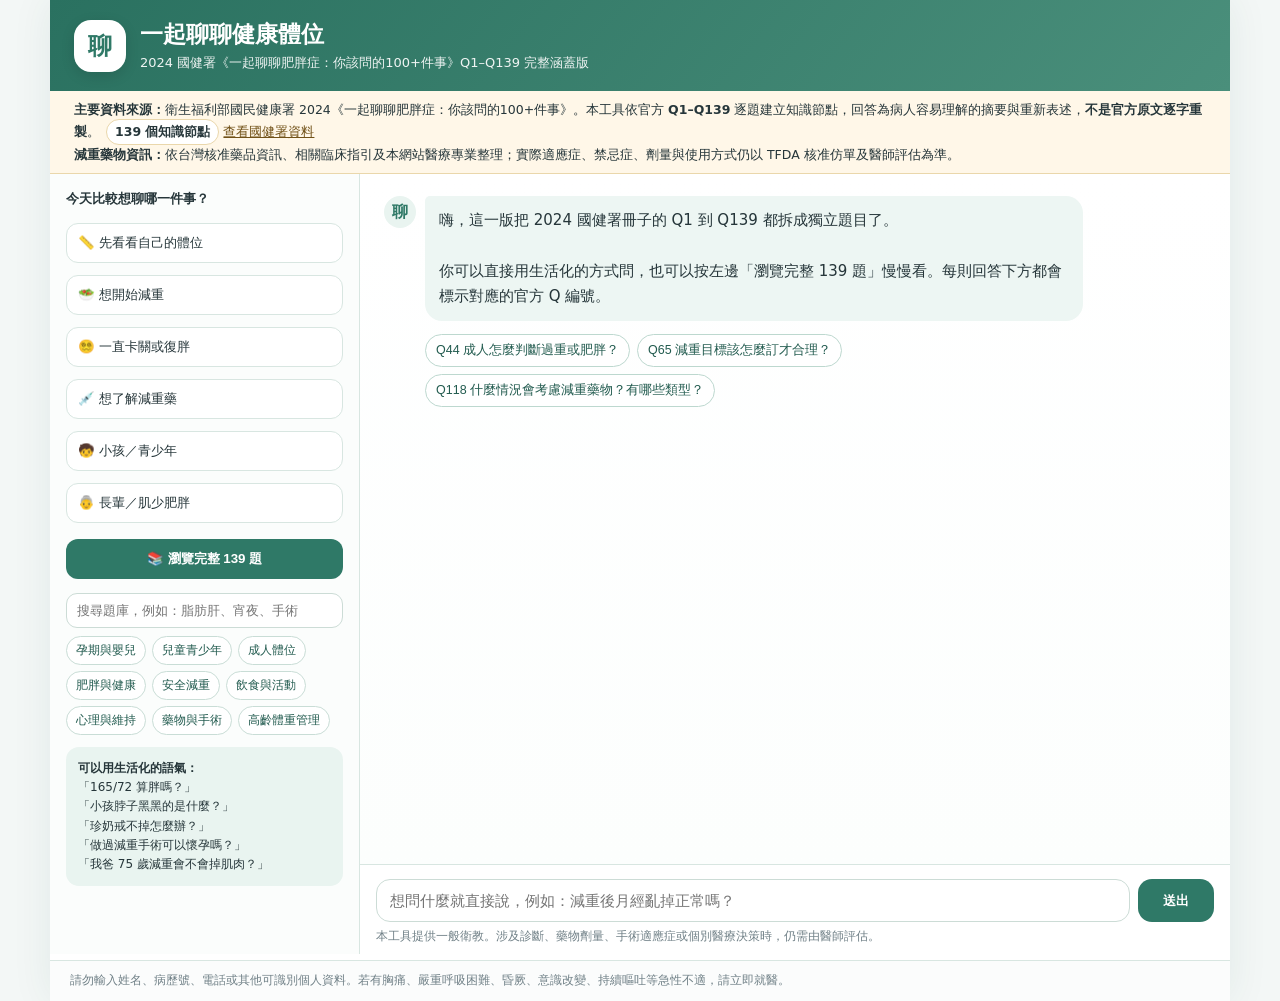
==== commit 1cc13515: "Remove NTUH attribution from offline backup" ====
--- a/offline_single_file.html
+++ b/offline_single_file.html
@@ -56,7 +56,7 @@
 <body>
 <div class="shell">
 <header><div class="logo">聊</div><div><h1>一起聊聊健康體位</h1><p>2024 國健署《一起聊聊肥胖症：你該問的100+件事》Q1–Q139 完整涵蓋版</p></div></header>
-<div class="sourcebar"><b>主要資料來源：</b>衛生福利部國民健康署 2024《一起聊聊肥胖症：你該問的100+件事》。本工具依官方 <b>Q1–Q139</b> 逐題建立知識節點，回答為病人容易理解的摘要與重新表述，<b>不是官方原文逐字重製</b>。<span class="badge">139 個知識節點</span> <a href="https://health99.hpa.gov.tw/health99/HealthEducation/Detail/8681?nodeId=12" target="_blank" rel="noopener">查看國健署資料</a><br><b>減重藥物更新：</b>臺大醫院健康電子報 2026 年 5 月〈減重藥物介紹〉，補充台灣目前核准用於長期體重控制之藥物。 <a href="https://epaper.ntuh.gov.tw/health/202605/project_3.html" target="_blank" rel="noopener">查看臺大醫院資料</a></div>
+<div class="sourcebar"><b>主要資料來源：</b>衛生福利部國民健康署 2024《一起聊聊肥胖症：你該問的100+件事》。本工具依官方 <b>Q1–Q139</b> 逐題建立知識節點，回答為病人容易理解的摘要與重新表述，<b>不是官方原文逐字重製</b>。<span class="badge">139 個知識節點</span> <a href="https://health99.hpa.gov.tw/health99/HealthEducation/Detail/8681?nodeId=12" target="_blank" rel="noopener">查看國健署資料</a><br><b>減重藥物資訊：</b>依台灣核准藥品資訊、相關臨床指引及本網站醫療專業整理；實際適應症、禁忌症、劑量與使用方式仍以 TFDA 核准仿單及醫師評估為準。</div>
 <div class="layout">
 <aside>
 <div class="asideTitle">今天比較想聊哪一件事？</div>
@@ -102,7 +102,7 @@
  const c=document.getElementById('chat'),d=document.createElement('div');
  d.className='drugPanel';
  d.innerHTML='<div class="drugPanelTitle">💊 台灣核准的長期減重藥物</div>'+
- '<div class="drugPanelSub">依臺大醫院 2026 年 5 月資料整理。點選藥物可看簡要介紹。該資料指出目前這 5 種皆無健保給付，需經醫師評估後自費使用。</div>'+
+ '<div class="drugPanelSub">依台灣核准藥品資訊與本網站專業整理。點選藥物可看簡要介紹。該資料指出目前這 5 種皆無健保給付，需經醫師評估後自費使用。</div>'+
  '<div class="drugGrid">'+DRUGS.map(x=>'<button class="drugCard" data-drug="'+x.id+'"><div class="drugName">'+x.title+'</div><div class="drugMeta">'+x.route+'</div></button>').join('')+'</div>'+
  '<div class="drugWarn"><b>共同提醒：</b>懷孕或哺乳期間不建議使用減重輔助藥物；減重藥仍需搭配飲食、活動與長期追蹤。</div>';
  c.appendChild(d);
@@ -119,7 +119,7 @@
  '<p><span class="drugLabel">主要作用：</span>'+drug.mechanism+'</p>'+
  '<p><span class="drugLabel">常見副作用：</span>'+drug.common+'</p>'+
  '<p><span class="drugLabel">重要注意事項：</span>'+drug.caution+'</p>'+
- '<div class="sourceQ"><b>藥物更新資料</b><span>｜臺大醫院健康電子報 2026-05</span><a href="https://epaper.ntuh.gov.tw/health/202605/project_3.html" target="_blank" rel="noopener">查看原始資料</a></div>'+
+ '<div class="sourceQ"><b>藥物更新資料</b><span>｜本網站藥物資訊整理</span><a href="" target="_blank" rel="noopener">查看原始資料</a></div>'+
  '<div class="drugWarn">若你是想問「我適不適合用這個藥」或「我該用多少劑量」，這個問題比較需要依個人狀況判斷，建議和醫師討論會比較合適。</div>';
  c.appendChild(d);
  const qs=[KB.find(x=>x.id==='Q118'),KB.find(x=>x.id==='Q120'),KB.find(x=>x.id==='Q119')];
